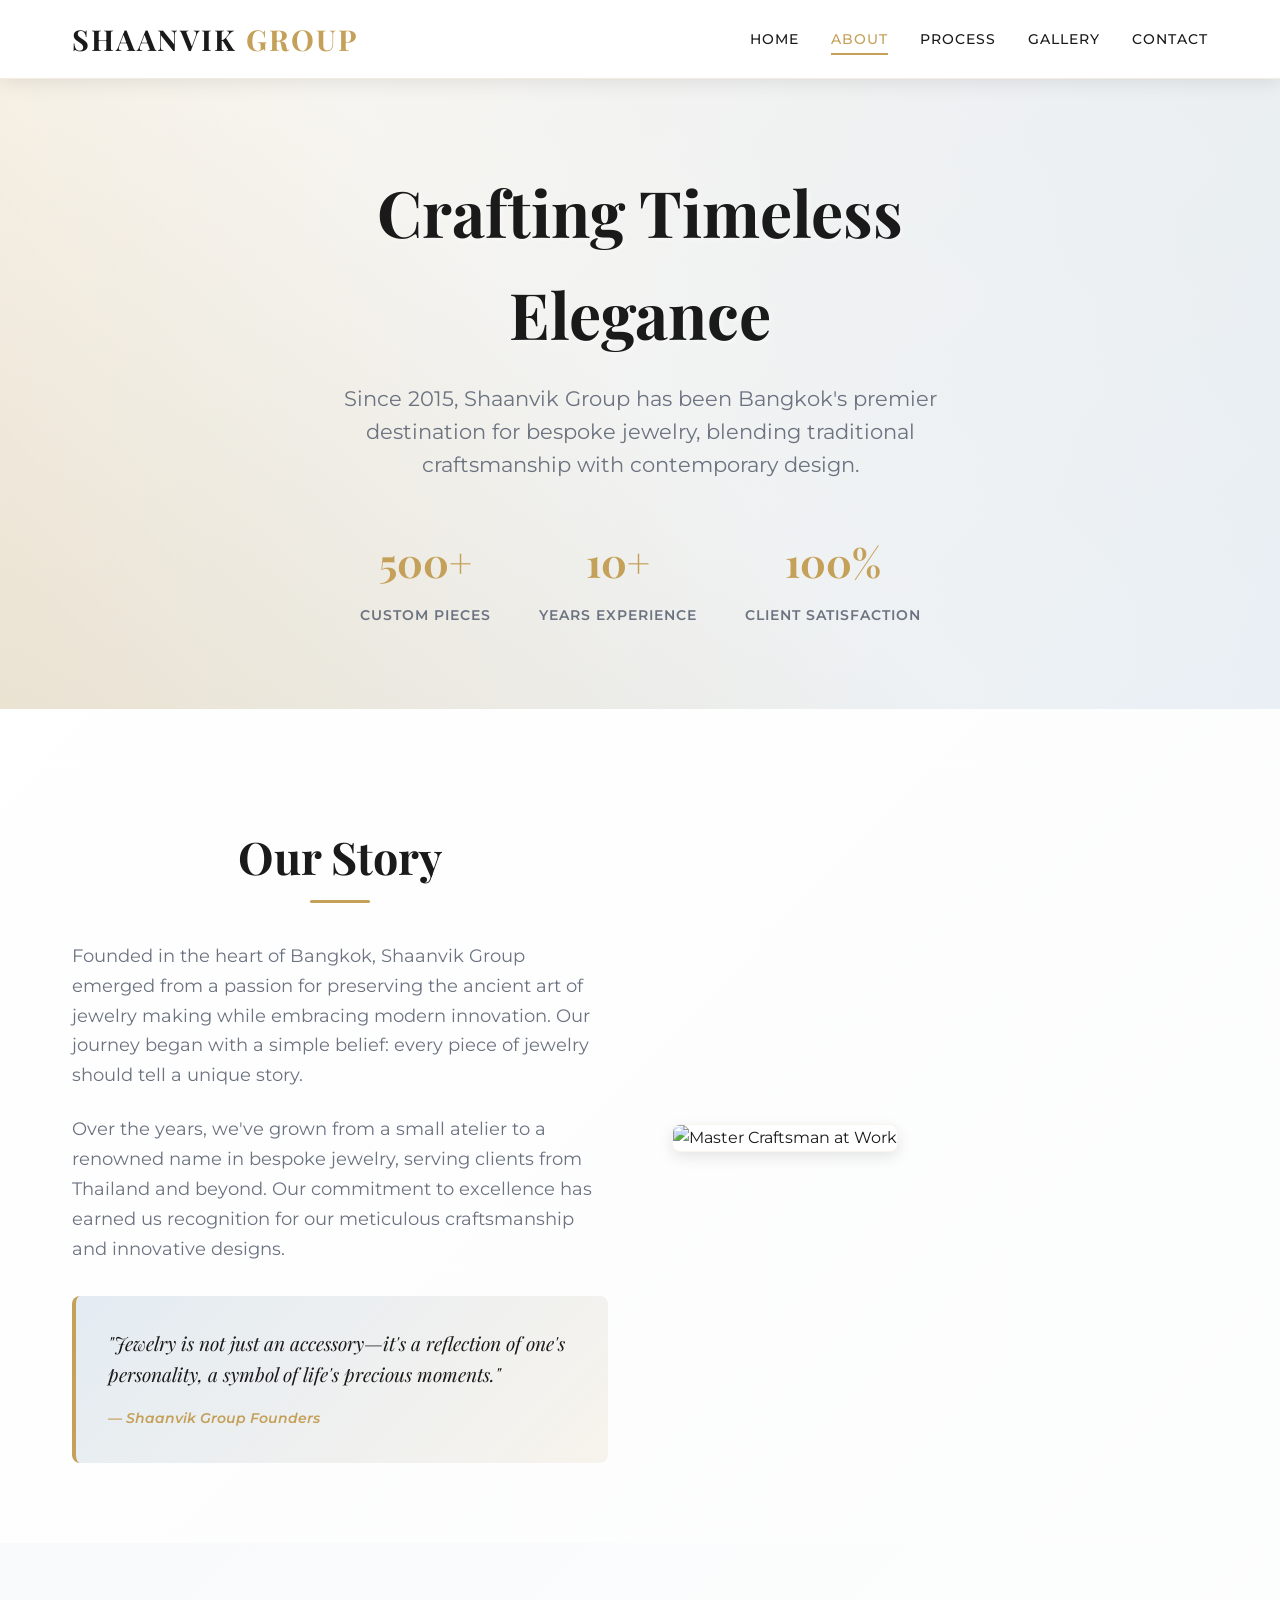
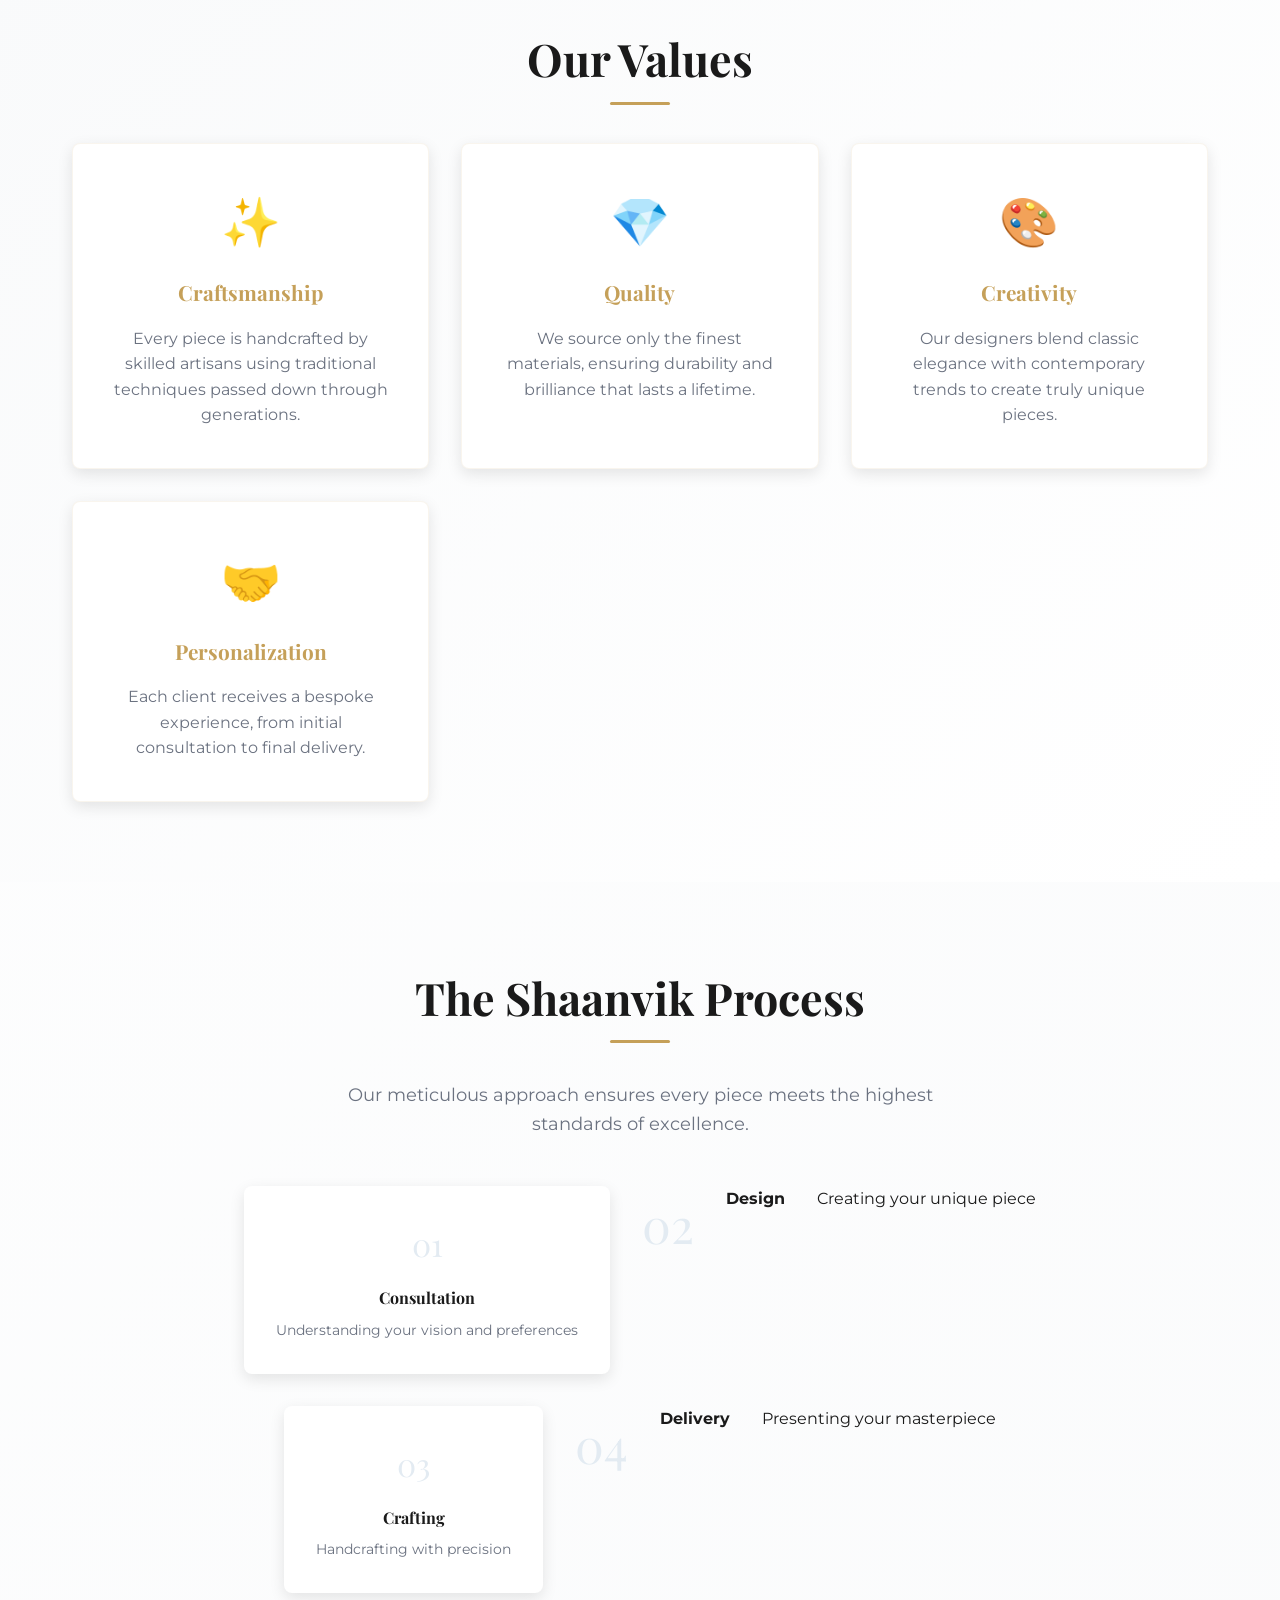
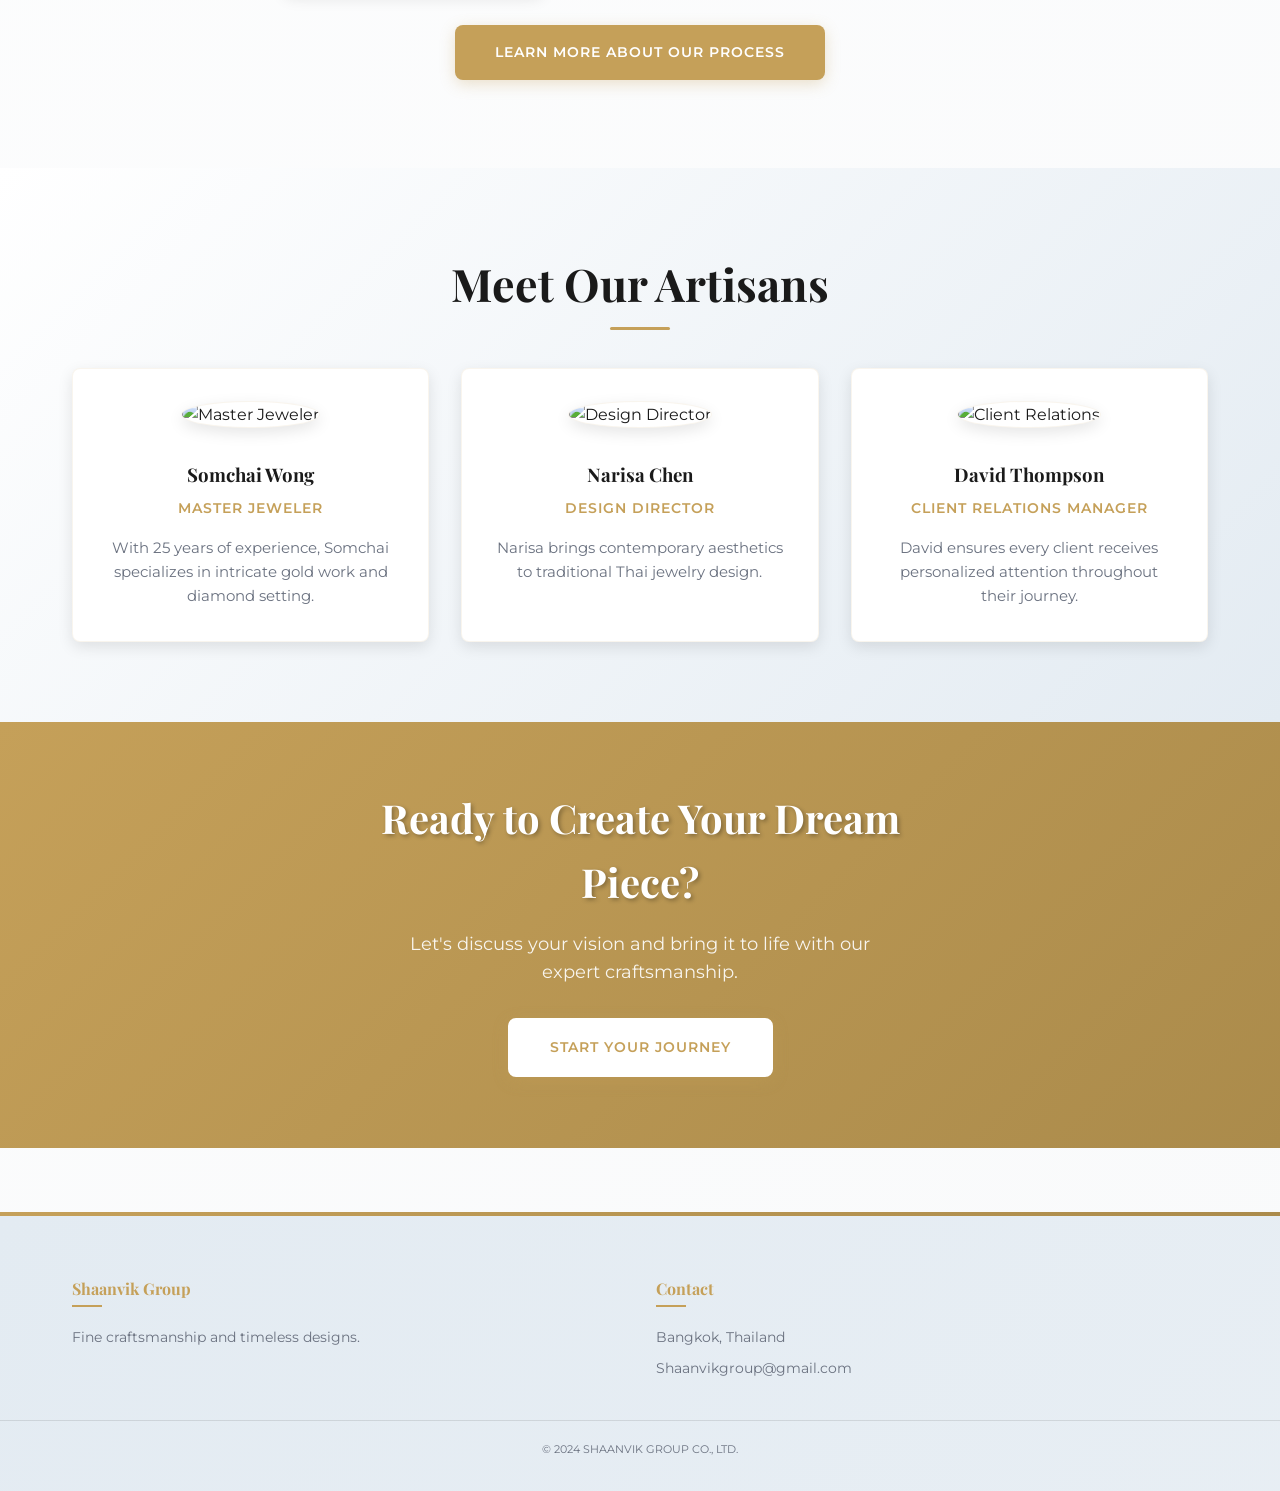
==== about.html @ 0eac7c73 "feat: pages" ====
<!DOCTYPE html>
<html lang="en">
<head>
    <meta charset="UTF-8">
    <meta name="viewport" content="width=device-width, initial-scale=1.0">
    <title>About Us - Shaanvik Group</title>
    <link href="https://fonts.googleapis.com/css2?family=Montserrat:wght@300;400&family=Playfair+Display:wght@600;700&display=swap" rel="stylesheet">
    <link rel="stylesheet" href="style.css">
</head>
<body>
    <header>
        <nav class="container">
            <a href="index.html" class="logo">SHAANVIK <span>GROUP</span></a>
            <ul class="nav-links">
                <li><a href="index.html">Home</a></li>
                <li><a href="about.html" class="active">About</a></li>
                <li><a href="process.html">Process</a></li>
                <li><a href="gallery.html">Gallery</a></li>
                <li><a href="contact.html">Contact</a></li>
            </ul>
            <div class="mobile-menu-btn">
                <span></span>
                <span></span>
                <span></span>
            </div>
        </nav>
    </header>

    <main>
        <!-- Hero Section -->
        <section class="about-hero">
            <div class="container">
                <div class="hero-content">
                    <h1 class="hero-title">Crafting Timeless Elegance</h1>
                    <p class="hero-subtitle">Since 2015, Shaanvik Group has been Bangkok's premier destination for bespoke jewelry, blending traditional craftsmanship with contemporary design.</p>
                    <div class="hero-stats">
                        <div class="stat">
                            <span class="stat-number">500+</span>
                            <span class="stat-label">Custom Pieces</span>
                        </div>
                        <div class="stat">
                            <span class="stat-number">10+</span>
                            <span class="stat-label">Years Experience</span>
                        </div>
                        <div class="stat">
                            <span class="stat-number">100%</span>
                            <span class="stat-label">Client Satisfaction</span>
                        </div>
                    </div>
                </div>
            </div>
        </section>

        <!-- Story Section -->
        <section class="section">
            <div class="container">
                <div class="story-grid">
                    <div class="story-content">
                        <h2 class="section-title">Our Story</h2>
                        <p>Founded in the heart of Bangkok, Shaanvik Group emerged from a passion for preserving the ancient art of jewelry making while embracing modern innovation. Our journey began with a simple belief: every piece of jewelry should tell a unique story.</p>
                        <p>Over the years, we've grown from a small atelier to a renowned name in bespoke jewelry, serving clients from Thailand and beyond. Our commitment to excellence has earned us recognition for our meticulous craftsmanship and innovative designs.</p>
                        <div class="quote-card">
                            <blockquote>
                                "Jewelry is not just an accessory—it's a reflection of one's personality, a symbol of life's precious moments."
                            </blockquote>
                            <cite>— Shaanvik Group Founders</cite>
                        </div>
                    </div>
                    <div class="story-image">
                        <img src="https://images.unsplash.com/photo-1573408301185-9146fe634ad0?auto=format&fit=crop&q=80&w=800" alt="Master Craftsman at Work" class="card">
                    </div>
                </div>
            </div>
        </section>

        <!-- Values Section -->
        <section class="section values-section">
            <div class="container">
                <h2 class="section-title">Our Values</h2>
                <div class="values-grid">
                    <div class="value-card card fade-in">
                        <div class="value-icon">✨</div>
                        <h3>Craftsmanship</h3>
                        <p>Every piece is handcrafted by skilled artisans using traditional techniques passed down through generations.</p>
                    </div>
                    <div class="value-card card fade-in">
                        <div class="value-icon">💎</div>
                        <h3>Quality</h3>
                        <p>We source only the finest materials, ensuring durability and brilliance that lasts a lifetime.</p>
                    </div>
                    <div class="value-card card fade-in">
                        <div class="value-icon">🎨</div>
                        <h3>Creativity</h3>
                        <p>Our designers blend classic elegance with contemporary trends to create truly unique pieces.</p>
                    </div>
                    <div class="value-card card fade-in">
                        <div class="value-icon">🤝</div>
                        <h3>Personalization</h3>
                        <p>Each client receives a bespoke experience, from initial consultation to final delivery.</p>
                    </div>
                </div>
            </div>
        </section>

        <!-- Process Preview -->
        <section class="section">
            <div class="container">
                <div class="process-preview">
                    <h2 class="section-title">The Shaanvik Process</h2>
                    <p class="process-intro">Our meticulous approach ensures every piece meets the highest standards of excellence.</p>
                    <div class="process-steps">
                        <div class="process-step-preview">
                            <div class="step-number">01</div>
                            <h4>Consultation</h4>
                            <p>Understanding your vision and preferences</p>
                        </div>
                        <div class="step-number">02</div>
                        <h4>Design</h4>
                        <p>Creating your unique piece</p>
                    </div>
                    <div class="process-steps">
                        <div class="process-step-preview">
                            <div class="step-number">03</div>
                            <h4>Crafting</h4>
                            <p>Handcrafting with precision</p>
                        </div>
                        <div class="step-number">04</div>
                        <h4>Delivery</h4>
                        <p>Presenting your masterpiece</p>
                    </div>
                    <a href="process.html" class="btn">Learn More About Our Process</a>
                </div>
            </div>
        </section>

        <!-- Team Section -->
        <section class="section team-section">
            <div class="container">
                <h2 class="section-title">Meet Our Artisans</h2>
                <div class="team-grid">
                    <div class="team-member card fade-in">
                        <div class="member-image">
                            <img src="https://images.unsplash.com/photo-1507003211169-0a1dd7228f2d?auto=format&fit=crop&q=80&w=400" alt="Master Jeweler" class="card">
                        </div>
                        <h3>Somchai Wong</h3>
                        <p class="member-role">Master Jeweler</p>
                        <p class="member-bio">With 25 years of experience, Somchai specializes in intricate gold work and diamond setting.</p>
                    </div>
                    <div class="team-member card fade-in">
                        <div class="member-image">
                            <img src="https://images.unsplash.com/photo-1494790108755-2616b612b786?auto=format&fit=crop&q=80&w=400" alt="Design Director" class="card">
                        </div>
                        <h3>Narisa Chen</h3>
                        <p class="member-role">Design Director</p>
                        <p class="member-bio">Narisa brings contemporary aesthetics to traditional Thai jewelry design.</p>
                    </div>
                    <div class="team-member card fade-in">
                        <div class="member-image">
                            <img src="https://images.unsplash.com/photo-1472099645785-5658abf4ff4e?auto=format&fit=crop&q=80&w=400" alt="Client Relations" class="card">
                        </div>
                        <h3>David Thompson</h3>
                        <p class="member-role">Client Relations Manager</p>
                        <p class="member-bio">David ensures every client receives personalized attention throughout their journey.</p>
                    </div>
                </div>
            </div>
        </section>

        <!-- CTA Section -->
        <section class="cta-section">
            <div class="container">
                <div class="cta-content">
                    <h2>Ready to Create Your Dream Piece?</h2>
                    <p>Let's discuss your vision and bring it to life with our expert craftsmanship.</p>
                    <a href="contact.html" class="btn">Start Your Journey</a>
                </div>
            </div>
        </section>
    </main>

    <footer>
        <div class="container footer-grid">
            <div>
                <h4>Shaanvik Group</h4>
                <p>Fine craftsmanship and timeless designs.</p>
            </div>
            <div>
                <h4>Contact</h4>
                <p>Bangkok, Thailand</p>
                <p>Shaanvikgroup@gmail.com</p>
            </div>
        </div>
        <div class="copyright">© 2024 Shaanvik Group Co., Ltd.</div>
    </footer>

    <script src="script.js"></script>
</body>
</html>
---- style.css ----
/* --- Global Variables --- */
:root {
    --gold: #C5A059;
    --gold-hover: #ab8b4b;
    --pastel-blue: #E3EBF2;
    --dark: #1A1A1A;
    --light-bg: #F9FAFB;
    --white: #FFFFFF;
    --gray: #6B7280;
    --shadow: rgba(0, 0, 0, 0.1);
    --serif: 'Playfair Display', serif;
    --sans: 'Montserrat', sans-serif;
    --border-radius: 8px;
    --transition: all 0.3s ease;
}

* {
    margin: 0;
    padding: 0;
    box-sizing: border-box;
}

body {
    font-family: var(--sans);
    color: var(--dark);
    line-height: 1.6;
    background: linear-gradient(135deg, var(--white) 0%, var(--light-bg) 100%);
    overflow-x: hidden;
}

.container {
    max-width: 1200px;
    margin: 0 auto;
    padding: 0 2rem;
}

/* --- Navigation --- */
header {
    background: rgba(255, 255, 255, 0.95);
    backdrop-filter: blur(10px);
    padding: 1rem 0;
    position: sticky;
    top: 0;
    z-index: 1000;
    border-bottom: 1px solid rgba(197, 160, 89, 0.2);
    box-shadow: 0 2px 20px var(--shadow);
    transition: var(--transition);
}

nav {
    display: flex;
    justify-content: space-between;
    align-items: center;
}

.logo {
    font-family: var(--serif);
    font-size: 1.8rem;
    text-decoration: none;
    color: var(--dark);
    letter-spacing: 2px;
    font-weight: 700;
    transition: var(--transition);
}

.logo:hover {
    transform: scale(1.05);
}

.logo span {
    color: var(--gold);
    position: relative;
}

.logo span::after {
    content: '';
    position: absolute;
    bottom: -2px;
    left: 0;
    width: 0;
    height: 2px;
    background: var(--gold);
    transition: width 0.3s ease;
}

.logo:hover span::after {
    width: 100%;
}

.nav-links {
    display: flex;
    list-style: none;
    gap: 2rem;
}

.nav-links li a {
    text-decoration: none;
    color: var(--dark);
    font-size: 0.85rem;
    font-weight: 500;
    text-transform: uppercase;
    letter-spacing: 1px;
    position: relative;
    transition: var(--transition);
    padding: 0.5rem 0;
}

.nav-links li a::after {
    content: '';
    position: absolute;
    bottom: 0;
    left: 0;
    width: 0;
    height: 2px;
    background: var(--gold);
    transition: width 0.3s ease;
}

.nav-links li a:hover::after,
.nav-links li a.active::after {
    width: 100%;
}

.nav-links li a:hover,
.nav-links li a.active {
    color: var(--gold);
    transform: translateY(-1px);
}

/* Mobile Menu */
.mobile-menu-btn {
    display: none;
    flex-direction: column;
    cursor: pointer;
    gap: 4px;
}

.mobile-menu-btn span {
    width: 25px;
    height: 3px;
    background: var(--dark);
    transition: var(--transition);
    transform-origin: center;
}

.mobile-menu-btn.active span:nth-child(1) {
    transform: rotate(45deg) translate(5px, 5px);
}

.mobile-menu-btn.active span:nth-child(2) {
    opacity: 0;
}

.mobile-menu-btn.active span:nth-child(3) {
    transform: rotate(-45deg) translate(7px, -6px);
}

/* --- Hero Section --- */
.hero {
    min-height: 100vh;
    display: flex;
    align-items: center;
    justify-content: center;
    text-align: center;
    background: linear-gradient(135deg, rgba(0,0,0,0.3) 0%, rgba(0,0,0,0.1) 100%),
                url('https://images.unsplash.com/photo-1515562141207-7a88fb7ce338?q=80&w=1600&auto=format&fit=crop') center/cover;
    position: relative;
    overflow: hidden;
}

.hero::before {
    content: '';
    position: absolute;
    top: 0;
    left: 0;
    right: 0;
    bottom: 0;
    background: linear-gradient(45deg, rgba(197, 160, 89, 0.1) 0%, transparent 50%);
    z-index: 1;
}

.hero .container {
    position: relative;
    z-index: 2;
    max-width: 800px;
}

.hero h1 {
    font-family: var(--serif);
    font-size: clamp(2.5rem, 5vw, 4rem);
    color: var(--white);
    margin-bottom: 1rem;
    text-shadow: 2px 2px 4px rgba(0,0,0,0.3);
    animation: fadeInUp 1s ease-out;
}

.hero p {
    font-family: var(--serif);
    font-style: italic;
    font-size: clamp(1rem, 2.5vw, 1.3rem);
    color: rgba(255, 255, 255, 0.9);
    margin-bottom: 2rem;
    text-shadow: 1px 1px 2px rgba(0,0,0,0.3);
    animation: fadeInUp 1s ease-out 0.2s both;
}

.btn {
    display: inline-block;
    padding: 1rem 2.5rem;
    background: var(--gold);
    color: var(--white);
    text-decoration: none;
    text-transform: uppercase;
    font-size: 0.9rem;
    font-weight: 600;
    letter-spacing: 1px;
    border-radius: var(--border-radius);
    box-shadow: 0 4px 15px rgba(197, 160, 89, 0.3);
    transition: var(--transition);
    position: relative;
    overflow: hidden;
    animation: fadeInUp 1s ease-out 0.4s both;
}

.btn::before {
    content: '';
    position: absolute;
    top: 0;
    left: -100%;
    width: 100%;
    height: 100%;
    background: linear-gradient(90deg, transparent, rgba(255,255,255,0.2), transparent);
    transition: left 0.5s;
}

.btn:hover::before {
    left: 100%;
}

.btn:hover {
    background: var(--gold-hover);
    transform: translateY(-3px);
    box-shadow: 0 8px 25px rgba(197, 160, 89, 0.4);
}

/* --- Sections --- */
.section {
    padding: 5rem 0;
    position: relative;
}

.section-title {
    font-family: var(--serif);
    font-size: clamp(2rem, 4vw, 2.8rem);
    text-align: center;
    margin-bottom: 3rem;
    color: var(--dark);
    position: relative;
}

.section-title::after {
    content: '';
    position: absolute;
    bottom: -10px;
    left: 50%;
    transform: translateX(-50%);
    width: 60px;
    height: 3px;
    background: var(--gold);
    border-radius: 2px;
}

.page-title {
    font-family: var(--serif);
    font-size: clamp(2.5rem, 5vw, 3.5rem);
    text-align: center;
    margin-bottom: 2rem;
    color: var(--dark);
}

/* --- Cards and Components --- */
.card {
    background: var(--white);
    border-radius: var(--border-radius);
    box-shadow: 0 5px 15px var(--shadow);
    overflow: hidden;
    transition: var(--transition);
    border: 1px solid rgba(197, 160, 89, 0.1);
}

.card:hover {
    transform: translateY(-5px);
    box-shadow: 0 10px 30px rgba(0, 0, 0, 0.15);
}

.gallery-item {
    position: relative;
    overflow: hidden;
    border-radius: var(--border-radius);
    cursor: pointer;
    transition: var(--transition);
}

.gallery-item img {
    width: 100%;
    height: 250px;
    object-fit: cover;
    transition: var(--transition);
}

.gallery-item:hover img {
    transform: scale(1.1);
}

.gallery-item p {
    position: absolute;
    bottom: 0;
    left: 0;
    right: 0;
    background: rgba(0, 0, 0, 0.8);
    color: var(--white);
    padding: 1rem;
    margin: 0;
    text-align: center;
    font-size: 0.8rem;
    text-transform: uppercase;
    letter-spacing: 1px;
    transform: translateY(100%);
    transition: var(--transition);
}

.gallery-item:hover p {
    transform: translateY(0);
}

/* --- Process Steps --- */
.process-step {
    background: var(--white);
    padding: 2.5rem;
    border-radius: var(--border-radius);
    text-align: center;
    box-shadow: 0 5px 15px var(--shadow);
    position: relative;
    transition: var(--transition);
    border: 2px solid transparent;
}

.process-step:hover {
    transform: translateY(-5px);
    border-color: var(--gold);
}

.process-step.active {
    border-color: var(--gold);
    background: linear-gradient(135deg, var(--white) 0%, var(--pastel-blue) 100%);
}

.step-number {
    font-family: var(--serif);
    font-size: 3rem;
    color: var(--pastel-blue);
    margin-bottom: 1rem;
    display: block;
}

.process-step.active .step-number {
    color: var(--gold);
}

.process-step h3 {
    font-family: var(--serif);
    margin: 1rem 0;
    color: var(--dark);
}

.process-step p {
    color: var(--gray);
    line-height: 1.6;
}

/* --- Contact Form --- */
.contact-form {
    background: var(--white);
    padding: 2.5rem;
    border-radius: var(--border-radius);
    box-shadow: 0 5px 15px var(--shadow);
}

.contact-form input,
.contact-form textarea {
    width: 100%;
    padding: 1rem;
    border: 2px solid var(--pastel-blue);
    border-radius: var(--border-radius);
    font-family: var(--sans);
    font-size: 1rem;
    margin-bottom: 1rem;
    transition: var(--transition);
    background: var(--light-bg);
}

.contact-form input:focus,
.contact-form textarea:focus {
    outline: none;
    border-color: var(--gold);
    background: var(--white);
    box-shadow: 0 0 0 3px rgba(197, 160, 89, 0.1);
}

.contact-form button {
    width: 100%;
    padding: 1rem;
    background: var(--gold);
    color: var(--white);
    border: none;
    border-radius: var(--border-radius);
    font-size: 1rem;
    font-weight: 600;
    text-transform: uppercase;
    letter-spacing: 1px;
    cursor: pointer;
    transition: var(--transition);
    box-shadow: 0 4px 15px rgba(197, 160, 89, 0.3);
}

.contact-form button:hover {
    background: var(--gold-hover);
    transform: translateY(-2px);
    box-shadow: 0 6px 20px rgba(197, 160, 89, 0.4);
}

/* --- Footer --- */
footer {
    background: linear-gradient(135deg, var(--pastel-blue) 0%, rgba(227, 235, 242, 0.8) 100%);
    padding: 4rem 0 2rem;
    margin-top: 4rem;
    position: relative;
}

footer::before {
    content: '';
    position: absolute;
    top: 0;
    left: 0;
    right: 0;
    height: 4px;
    background: linear-gradient(90deg, var(--gold), var(--gold-hover));
}

.footer-grid {
    display: grid;
    grid-template-columns: repeat(auto-fit, minmax(250px, 1fr));
    gap: 2rem;
    margin-bottom: 2rem;
}

footer h4 {
    font-family: var(--serif);
    margin-bottom: 1.5rem;
    color: var(--gold);
    position: relative;
}

footer h4::after {
    content: '';
    position: absolute;
    bottom: -5px;
    left: 0;
    width: 30px;
    height: 2px;
    background: var(--gold);
}

footer p,
footer li {
    font-size: 0.9rem;
    margin-bottom: 0.5rem;
    color: var(--gray);
    line-height: 1.6;
}

.copyright {
    text-align: center;
    padding-top: 2rem;
    border-top: 1px solid rgba(197, 160, 89, 0.2);
    color: var(--gray);
    font-size: 0.85rem;
}

/* --- Home Page --- */
.hero-content {
    text-align: center;
    max-width: 800px;
    margin: 0 auto;
}

.hero-tagline {
    font-family: var(--serif);
    font-style: italic;
    font-size: clamp(1.1rem, 2.5vw, 1.4rem);
    color: rgba(255, 255, 255, 0.9);
    margin-bottom: 2rem;
    text-shadow: 1px 1px 2px rgba(0, 0, 0, 0.3);
}

.hero-actions {
    display: flex;
    gap: 1rem;
    justify-content: center;
    margin-bottom: 3rem;
    flex-wrap: wrap;
}

.primary-btn {
    background: var(--gold);
    color: var(--white);
    border: 2px solid var(--gold);
}

.secondary-btn {
    background: transparent;
    color: var(--white);
    border: 2px solid var(--white);
}

.secondary-btn:hover {
    background: var(--white);
    color: var(--gold);
}

.hero-scroll {
    position: absolute;
    bottom: 2rem;
    right: 2rem;
    color: var(--white);
    font-size: 0.8rem;
    text-align: right;
    opacity: 1;
    animation: fadeOutScroll 1s ease-in-out 3s forwards;
    transition: opacity 0.3s ease;
}

.hero-scroll:hover {
    opacity: 1;
    animation-play-state: paused;
}

.scroll-indicator {
    width: 2px;
    height: 40px;
    background: var(--white);
    margin: 0.5rem auto 0;
    animation: scrollPulse 2s infinite, fadeOutScroll 1s ease-in-out 3s forwards;
    opacity: 0.7;
}

@keyframes fadeOutScroll {
    from {
        opacity: 1;
    }
    to {
        opacity: 0;
        pointer-events: none;
    }
}

@keyframes scrollPulse {
    0%, 100% { opacity: 1; }
    50% { opacity: 0.5; }
}

.section-header {
    text-align: center;
    margin-bottom: 4rem;
}

.section-subtitle {
    font-size: 1.1rem;
    color: var(--gray);
    margin-top: 1rem;
    max-width: 600px;
    margin-left: auto;
    margin-right: auto;
}

.featured-section {
    background: linear-gradient(135deg, var(--light-bg) 0%, var(--white) 100%);
}

.services-grid {
    display: grid;
    grid-template-columns: repeat(auto-fit, minmax(280px, 1fr));
    gap: 2rem;
    margin-top: 3rem;
}

.service-card {
    text-align: center;
    padding: 2.5rem;
    transition: var(--transition);
}

.service-card:hover {
    transform: translateY(-10px);
    box-shadow: 0 15px 35px rgba(0, 0, 0, 0.1);
}

.service-icon {
    font-size: 3rem;
    margin-bottom: 1.5rem;
    display: block;
}

.service-card h3 {
    font-family: var(--serif);
    color: var(--dark);
    margin-bottom: 1rem;
    font-size: 1.3rem;
}

.service-card p {
    color: var(--gray);
    line-height: 1.6;
    margin-bottom: 1.5rem;
}

.service-link {
    color: var(--gold);
    text-decoration: none;
    font-weight: 600;
    font-size: 0.9rem;
    transition: var(--transition);
}

.service-link:hover {
    color: var(--gold-hover);
    transform: translateX(5px);
}

.why-choose-section {
    background: var(--white);
}

.why-choose-grid {
    display: grid;
    grid-template-columns: 1fr 1fr;
    gap: 4rem;
    align-items: center;
}

.reasons-list {
    margin-top: 2rem;
}

.reason-item {
    display: flex;
    align-items: flex-start;
    margin-bottom: 2rem;
    gap: 1.5rem;
}

.reason-number {
    background: var(--gold);
    color: var(--white);
    width: 50px;
    height: 50px;
    border-radius: 50%;
    display: flex;
    align-items: center;
    justify-content: center;
    font-family: var(--serif);
    font-weight: 700;
    font-size: 1.2rem;
    flex-shrink: 0;
}

.reason-content h4 {
    font-family: var(--serif);
    color: var(--dark);
    margin-bottom: 0.5rem;
    font-size: 1.1rem;
}

.reason-content p {
    color: var(--gray);
    line-height: 1.6;
}

.why-choose-image img {
    width: 100%;
    height: auto;
    object-fit: cover;
}

.process-overview-section {
    background: linear-gradient(135deg, var(--pastel-blue) 0%, rgba(197, 160, 89, 0.05) 100%);
}

.process-overview-grid {
    display: grid;
    grid-template-columns: repeat(auto-fit, minmax(250px, 1fr));
    gap: 2rem;
    margin-top: 3rem;
}

.process-step-card {
    text-align: center;
    padding: 2rem;
    transition: var(--transition);
}

.process-step-card:hover {
    transform: translateY(-5px);
    box-shadow: 0 10px 30px rgba(0, 0, 0, 0.1);
}

.process-step-icon {
    font-size: 2.5rem;
    margin-bottom: 1rem;
    display: block;
}

.process-step-card h4 {
    font-family: var(--serif);
    color: var(--dark);
    margin-bottom: 1rem;
    font-size: 1.2rem;
}

.process-step-card p {
    color: var(--gray);
    line-height: 1.6;
    font-size: 0.95rem;
}

.process-cta {
    text-align: center;
    margin-top: 3rem;
}

.testimonials-section {
    background: var(--white);
}

.testimonials-grid {
    display: grid;
    grid-template-columns: repeat(auto-fit, minmax(350px, 1fr));
    gap: 2rem;
    margin-top: 3rem;
}

.testimonial-card {
    padding: 2rem;
    position: relative;
}

.testimonial-content {
    margin-bottom: 2rem;
}

.testimonial-content p {
    font-style: italic;
    font-size: 1rem;
    line-height: 1.6;
    color: var(--dark);
    position: relative;
}

.testimonial-content p::before {
    content: '"';
    font-size: 3rem;
    color: var(--gold);
    position: absolute;
    top: -10px;
    left: -20px;
    font-family: serif;
}

.testimonial-author {
    display: flex;
    align-items: center;
    gap: 1rem;
}

.author-avatar img {
    width: 50px;
    height: 50px;
    border-radius: 50%;
    object-fit: cover;
}

.author-info h5 {
    font-family: var(--serif);
    color: var(--dark);
    margin-bottom: 0.25rem;
    font-size: 1rem;
}

.author-info span {
    color: var(--gray);
    font-size: 0.85rem;
}

.cta-section {
    background: linear-gradient(135deg, var(--gold) 0%, var(--gold-hover) 100%);
    padding: 5rem 0;
    text-align: center;
}

.cta-content h2 {
    font-family: var(--serif);
    font-size: clamp(2rem, 4vw, 2.8rem);
    color: var(--white);
    margin-bottom: 1rem;
    text-shadow: 2px 2px 4px rgba(0, 0, 0, 0.3);
}

.cta-content p {
    color: rgba(255, 255, 255, 0.9);
    font-size: 1.2rem;
    margin-bottom: 2.5rem;
    max-width: 500px;
    margin-left: auto;
    margin-right: auto;
}

.cta-actions {
    display: flex;
    gap: 1rem;
    justify-content: center;
    flex-wrap: wrap;
}

/* --- About Page --- */
.about-hero {
    background: linear-gradient(135deg, rgba(197, 160, 89, 0.1) 0%, rgba(227, 235, 242, 0.8) 100%),
                url('https://images.unsplash.com/photo-1515562141207-7a88fb7ce338?q=80&w=1600&auto=format&fit=crop') center/cover;
    min-height: 70vh;
    display: flex;
    align-items: center;
    position: relative;
    overflow: hidden;
}

.about-hero::before {
    content: '';
    position: absolute;
    top: 0;
    left: 0;
    right: 0;
    bottom: 0;
    background: linear-gradient(45deg, rgba(197, 160, 89, 0.2) 0%, rgba(255, 255, 255, 0.1) 50%, rgba(227, 235, 242, 0.3) 100%);
    z-index: 1;
}

.hero-content {
    position: relative;
    z-index: 2;
    text-align: center;
    max-width: 800px;
    margin: 0 auto;
}

.hero-title {
    font-family: var(--serif);
    font-size: clamp(2.5rem, 5vw, 4rem);
    color: var(--dark);
    margin-bottom: 1rem;
    text-shadow: 2px 2px 4px rgba(255, 255, 255, 0.5);
}

.hero-subtitle {
    font-size: clamp(1rem, 2vw, 1.3rem);
    color: var(--gray);
    margin-bottom: 3rem;
    line-height: 1.6;
    max-width: 600px;
    margin-left: auto;
    margin-right: auto;
}

.hero-stats {
    display: flex;
    justify-content: center;
    gap: 3rem;
    margin-top: 2rem;
}

.stat {
    text-align: center;
}

.stat-number {
    display: block;
    font-family: var(--serif);
    font-size: 2.5rem;
    font-weight: 700;
    color: var(--gold);
    margin-bottom: 0.5rem;
}

.stat-label {
    font-size: 0.9rem;
    color: var(--gray);
    text-transform: uppercase;
    letter-spacing: 1px;
    font-weight: 600;
}

.story-grid {
    display: grid;
    grid-template-columns: 1fr 1fr;
    gap: 4rem;
    align-items: center;
    margin-top: 2rem;
}

.story-content p {
    margin-bottom: 1.5rem;
    font-size: 1.1rem;
    line-height: 1.7;
    color: var(--gray);
}

.quote-card {
    background: linear-gradient(135deg, var(--pastel-blue) 0%, rgba(197, 160, 89, 0.1) 100%);
    padding: 2rem;
    border-radius: var(--border-radius);
    border-left: 4px solid var(--gold);
    margin-top: 2rem;
    position: relative;
}

.quote-card blockquote {
    font-family: var(--serif);
    font-size: 1.2rem;
    font-style: italic;
    color: var(--dark);
    margin-bottom: 1rem;
    line-height: 1.6;
}

.quote-card cite {
    font-size: 0.9rem;
    color: var(--gold);
    font-weight: 600;
}

.story-image img {
    width: 100%;
    height: auto;
    object-fit: cover;
}

.values-section {
    background: linear-gradient(135deg, var(--light-bg) 0%, var(--white) 100%);
}

.values-grid {
    display: grid;
    grid-template-columns: repeat(auto-fit, minmax(280px, 1fr));
    gap: 2rem;
    margin-top: 3rem;
}

.value-card {
    text-align: center;
    padding: 2.5rem;
    transition: var(--transition);
    border: 1px solid rgba(197, 160, 89, 0.1);
}

.value-card:hover {
    transform: translateY(-10px);
    box-shadow: 0 15px 35px rgba(0, 0, 0, 0.1);
}

.value-icon {
    font-size: 3rem;
    margin-bottom: 1rem;
    display: block;
}

.value-card h3 {
    font-family: var(--serif);
    color: var(--gold);
    margin-bottom: 1rem;
    font-size: 1.3rem;
}

.value-card p {
    color: var(--gray);
    line-height: 1.6;
}

.process-preview {
    text-align: center;
    max-width: 1000px;
    margin: 0 auto;
}

.process-intro {
    font-size: 1.1rem;
    color: var(--gray);
    margin-bottom: 3rem;
    max-width: 600px;
    margin-left: auto;
    margin-right: auto;
}

.process-steps {
    display: flex;
    justify-content: center;
    gap: 2rem;
    margin-bottom: 2rem;
    flex-wrap: wrap;
}

.process-step-preview {
    background: var(--white);
    padding: 2rem;
    border-radius: var(--border-radius);
    box-shadow: 0 5px 15px var(--shadow);
    min-width: 200px;
    text-align: center;
    position: relative;
}

.process-step-preview .step-number {
    font-family: var(--serif);
    font-size: 2rem;
    color: var(--pastel-blue);
    margin-bottom: 1rem;
    display: block;
}

.process-step-preview h4 {
    font-family: var(--serif);
    color: var(--dark);
    margin-bottom: 0.5rem;
}

.process-step-preview p {
    color: var(--gray);
    font-size: 0.9rem;
}

.team-section {
    background: linear-gradient(135deg, var(--white) 0%, var(--pastel-blue) 100%);
}

.team-grid {
    display: grid;
    grid-template-columns: repeat(auto-fit, minmax(300px, 1fr));
    gap: 2rem;
    margin-top: 3rem;
}

.team-member {
    text-align: center;
    padding: 2rem;
    transition: var(--transition);
}

.team-member:hover {
    transform: translateY(-5px);
}

.member-image {
    margin-bottom: 1.5rem;
}

.member-image img {
    width: 150px;
    height: 150px;
    border-radius: 50%;
    object-fit: cover;
    margin: 0 auto;
}

.team-member h3 {
    font-family: var(--serif);
    color: var(--dark);
    margin-bottom: 0.5rem;
}

.member-role {
    color: var(--gold);
    font-weight: 600;
    margin-bottom: 1rem;
    text-transform: uppercase;
    font-size: 0.85rem;
    letter-spacing: 1px;
}

.member-bio {
    color: var(--gray);
    line-height: 1.6;
    font-size: 0.95rem;
}

.cta-section {
    background: linear-gradient(135deg, var(--gold) 0%, var(--gold-hover) 100%);
    padding: 4rem 0;
    text-align: center;
}

.cta-content {
    max-width: 600px;
    margin: 0 auto;
}

.cta-content h2 {
    font-family: var(--serif);
    font-size: 2.5rem;
    color: var(--white);
    margin-bottom: 1rem;
    text-shadow: 2px 2px 4px rgba(0, 0, 0, 0.3);
}

.cta-content p {
    color: rgba(255, 255, 255, 0.9);
    font-size: 1.1rem;
    margin-bottom: 2rem;
}

.cta-content .btn {
    background: var(--white);
    color: var(--gold);
    border: 2px solid var(--white);
    padding: 1rem 2.5rem;
    font-weight: 600;
}

.cta-content .btn:hover {
    background: transparent;
    color: var(--white);
}

/* --- Contact Page --- */
.contact-grid {
    display: grid;
    grid-template-columns: 1fr 1fr;
    gap: 4rem;
    align-items: start;
}

.contact-info h2 {
    font-family: var(--serif);
    color: var(--gold);
    margin-bottom: 2rem;
    font-size: 2rem;
}

.contact-info p {
    margin-bottom: 1rem;
    font-size: 1.1rem;
    line-height: 1.6;
}

/* --- Responsive Design --- */
@media (max-width: 768px) {
    .container {
        padding: 0 1rem;
    }

    .nav-links {
        position: fixed;
        top: 100%;
        left: 0;
        right: 0;
        background: var(--white);
        flex-direction: column;
        padding: 2rem;
        box-shadow: 0 5px 20px var(--shadow);
        transform: translateY(-100%);
        opacity: 0;
        visibility: hidden;
        transition: var(--transition);
        gap: 1rem;
    }

    .nav-links.active {
        transform: translateY(0);
        opacity: 1;
        visibility: visible;
    }

    .mobile-menu-btn {
        display: flex;
    }

    .hero h1 {
        font-size: 2.5rem;
    }

    .hero p {
        font-size: 1.1rem;
    }

    .section {
        padding: 3rem 0;
    }

    .process-step {
        margin-bottom: 2rem;
    }

    .contact-form {
        padding: 2rem;
    }

    /* About Page Mobile */
    .about-hero {
        min-height: 60vh;
        padding: 4rem 0;
    }

    .hero-title {
        font-size: 2.5rem;
    }

    .hero-subtitle {
        font-size: 1rem;
        margin-bottom: 2rem;
    }

    .hero-stats {
        flex-direction: column;
        gap: 1.5rem;
    }

    .story-grid,
    .contact-grid {
        grid-template-columns: 1fr;
        gap: 2rem;
    }

    .values-grid {
        grid-template-columns: 1fr;
        gap: 1.5rem;
    }

    .value-card {
        padding: 2rem;
    }

    .process-steps {
        flex-direction: column;
        gap: 1rem;
    }

    .process-step-preview {
        min-width: auto;
    }

    .team-grid {
        grid-template-columns: 1fr;
    }

    .hero-actions {
        flex-direction: column;
        align-items: center;
    }

    .hero-scroll {
        display: none;
    }

    .services-grid {
        grid-template-columns: 1fr;
        gap: 1.5rem;
    }

    .service-card {
        padding: 2rem;
    }

    .why-choose-grid,
    .story-grid {
        grid-template-columns: 1fr;
        gap: 2rem;
    }

    .reason-item {
        flex-direction: column;
        text-align: center;
        gap: 1rem;
    }

    .process-overview-grid {
        grid-template-columns: 1fr;
    }

    .testimonials-grid {
        grid-template-columns: 1fr;
    }

    .testimonial-content p::before {
        display: none;
    }

    .cta-actions {
        flex-direction: column;
        align-items: center;
    }
}

@media (max-width: 480px) {
    .logo {
        font-size: 1.5rem;
    }

    .hero {
        padding: 2rem 1rem;
    }

    .btn {
        padding: 0.8rem 2rem;
        font-size: 0.8rem;
    }
}
footer a { text-decoration: none; color: inherit; }

.copyright {
    text-align: center;
    border-top: 1px solid rgba(0,0,0,0.1);
    padding-top: 20px;
    font-size: 0.7rem;
    text-transform: uppercase;
}
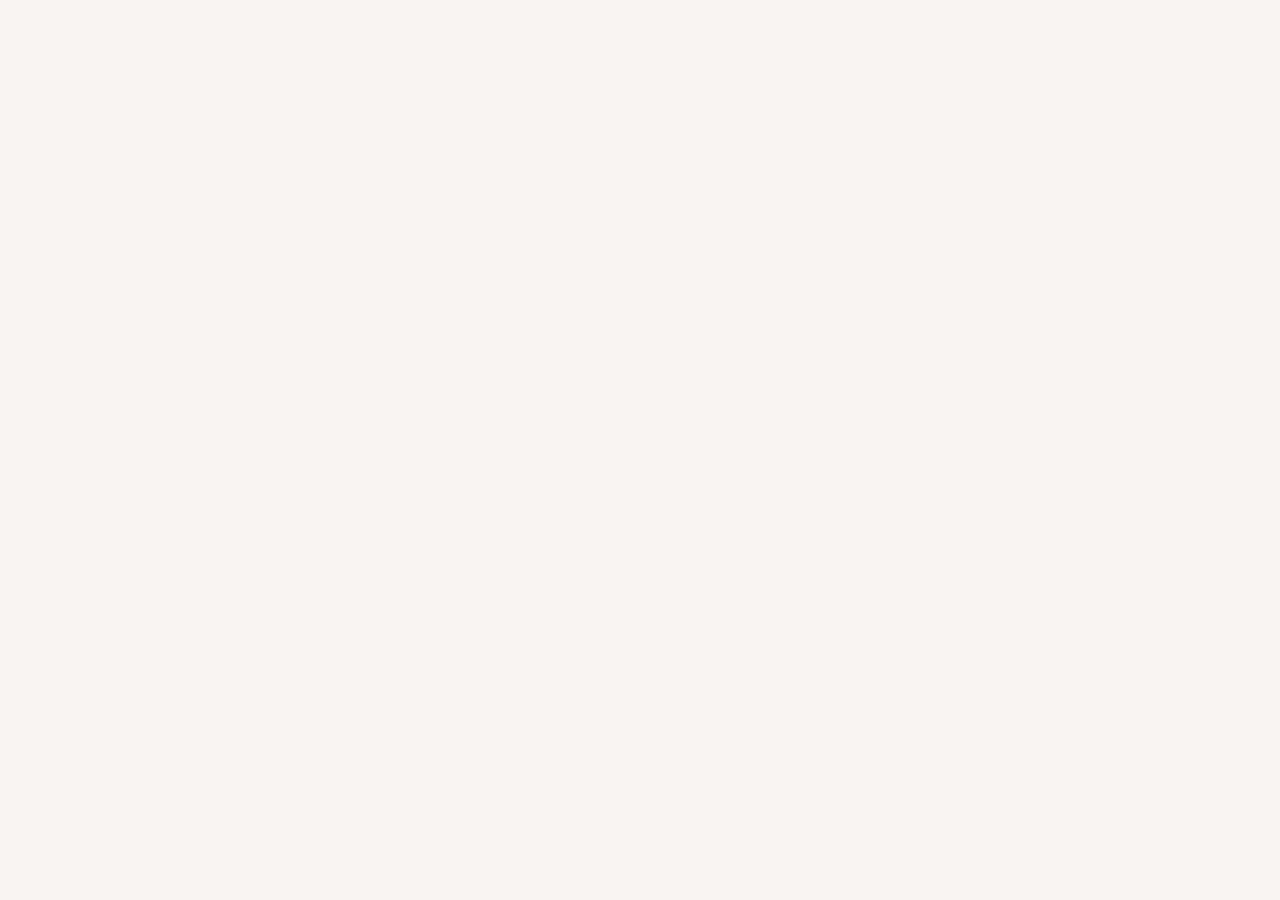
==== commit d9a8067d: "web app updates" ====
--- a/about.html
+++ b/about.html
@@ -1,198 +1,34 @@
 <!DOCTYPE html>
 <html lang="en">
 <head>
-    <meta charset="UTF-8">
-    <meta name="viewport" content="width=device-width, initial-scale=1.0">
-    <title>About Us - Shaanvik Group</title>
-    <link href="https://fonts.googleapis.com/css2?family=Montserrat:wght@300;400&family=Playfair+Display:wght@600;700&display=swap" rel="stylesheet">
-    <link rel="stylesheet" href="style.css">
+<meta charset="UTF-8">
+<meta name="viewport" content="width=device-width, initial-scale=1.0">
+<title>About - Shaanvik Group</title>
+<link rel="preconnect" href="https://fonts.googleapis.com">
+<link rel="preconnect" href="https://fonts.gstatic.com" crossorigin>
+<link href="https://fonts.googleapis.com/css2?family=Cormorant+Garamond:ital,wght@0,300;0,400;0,500;0,600;1,300;1,400;1,500&family=Jost:wght@300;400;500;600&display=swap" rel="stylesheet">
+<link rel="icon" href="src/logo_all_sizes/favicon.ico" sizes="any">
+<link rel="icon" type="image/png" sizes="16x16" href="src/logo_all_sizes/favicon_16x16.png">
+<link rel="icon" type="image/png" sizes="32x32" href="src/logo_all_sizes/favicon_32x32.png">
+<link rel="icon" type="image/png" sizes="48x48" href="src/logo_all_sizes/favicon_48x48.png">
+<link rel="apple-touch-icon" sizes="180x180" href="src/logo_all_sizes/apple_touch_180x180.png">
+<link rel="stylesheet" href="style.css">
 </head>
 <body>
-    <header>
-        <nav class="container">
-            <a href="index.html" class="logo">SHAANVIK <span>GROUP</span></a>
-            <ul class="nav-links">
-                <li><a href="index.html">Home</a></li>
-                <li><a href="about.html" class="active">About</a></li>
-                <li><a href="process.html">Process</a></li>
-                <li><a href="gallery.html">Gallery</a></li>
-                <li><a href="contact.html">Contact</a></li>
-            </ul>
-            <div class="mobile-menu-btn">
-                <span></span>
-                <span></span>
-                <span></span>
-            </div>
-        </nav>
-    </header>
-
-    <main>
-        <!-- Hero Section -->
-        <section class="about-hero">
-            <div class="container">
-                <div class="hero-content">
-                    <h1 class="hero-title">Crafting Timeless Elegance</h1>
-                    <p class="hero-subtitle">Since 2015, Shaanvik Group has been Bangkok's premier destination for bespoke jewelry, blending traditional craftsmanship with contemporary design.</p>
-                    <div class="hero-stats">
-                        <div class="stat">
-                            <span class="stat-number">500+</span>
-                            <span class="stat-label">Custom Pieces</span>
-                        </div>
-                        <div class="stat">
-                            <span class="stat-number">10+</span>
-                            <span class="stat-label">Years Experience</span>
-                        </div>
-                        <div class="stat">
-                            <span class="stat-number">100%</span>
-                            <span class="stat-label">Client Satisfaction</span>
-                        </div>
-                    </div>
-                </div>
-            </div>
-        </section>
-
-        <!-- Story Section -->
-        <section class="section">
-            <div class="container">
-                <div class="story-grid">
-                    <div class="story-content">
-                        <h2 class="section-title">Our Story</h2>
-                        <p>Founded in the heart of Bangkok, Shaanvik Group emerged from a passion for preserving the ancient art of jewelry making while embracing modern innovation. Our journey began with a simple belief: every piece of jewelry should tell a unique story.</p>
-                        <p>Over the years, we've grown from a small atelier to a renowned name in bespoke jewelry, serving clients from Thailand and beyond. Our commitment to excellence has earned us recognition for our meticulous craftsmanship and innovative designs.</p>
-                        <div class="quote-card">
-                            <blockquote>
-                                "Jewelry is not just an accessory—it's a reflection of one's personality, a symbol of life's precious moments."
-                            </blockquote>
-                            <cite>— Shaanvik Group Founders</cite>
-                        </div>
-                    </div>
-                    <div class="story-image">
-                        <img src="https://images.unsplash.com/photo-1573408301185-9146fe634ad0?auto=format&fit=crop&q=80&w=800" alt="Master Craftsman at Work" class="card">
-                    </div>
-                </div>
-            </div>
-        </section>
-
-        <!-- Values Section -->
-        <section class="section values-section">
-            <div class="container">
-                <h2 class="section-title">Our Values</h2>
-                <div class="values-grid">
-                    <div class="value-card card fade-in">
-                        <div class="value-icon">✨</div>
-                        <h3>Craftsmanship</h3>
-                        <p>Every piece is handcrafted by skilled artisans using traditional techniques passed down through generations.</p>
-                    </div>
-                    <div class="value-card card fade-in">
-                        <div class="value-icon">💎</div>
-                        <h3>Quality</h3>
-                        <p>We source only the finest materials, ensuring durability and brilliance that lasts a lifetime.</p>
-                    </div>
-                    <div class="value-card card fade-in">
-                        <div class="value-icon">🎨</div>
-                        <h3>Creativity</h3>
-                        <p>Our designers blend classic elegance with contemporary trends to create truly unique pieces.</p>
-                    </div>
-                    <div class="value-card card fade-in">
-                        <div class="value-icon">🤝</div>
-                        <h3>Personalization</h3>
-                        <p>Each client receives a bespoke experience, from initial consultation to final delivery.</p>
-                    </div>
-                </div>
-            </div>
-        </section>
-
-        <!-- Process Preview -->
-        <section class="section">
-            <div class="container">
-                <div class="process-preview">
-                    <h2 class="section-title">The Shaanvik Process</h2>
-                    <p class="process-intro">Our meticulous approach ensures every piece meets the highest standards of excellence.</p>
-                    <div class="process-steps">
-                        <div class="process-step-preview">
-                            <div class="step-number">01</div>
-                            <h4>Consultation</h4>
-                            <p>Understanding your vision and preferences</p>
-                        </div>
-                        <div class="step-number">02</div>
-                        <h4>Design</h4>
-                        <p>Creating your unique piece</p>
-                    </div>
-                    <div class="process-steps">
-                        <div class="process-step-preview">
-                            <div class="step-number">03</div>
-                            <h4>Crafting</h4>
-                            <p>Handcrafting with precision</p>
-                        </div>
-                        <div class="step-number">04</div>
-                        <h4>Delivery</h4>
-                        <p>Presenting your masterpiece</p>
-                    </div>
-                    <a href="process.html" class="btn">Learn More About Our Process</a>
-                </div>
-            </div>
-        </section>
-
-        <!-- Team Section -->
-        <section class="section team-section">
-            <div class="container">
-                <h2 class="section-title">Meet Our Artisans</h2>
-                <div class="team-grid">
-                    <div class="team-member card fade-in">
-                        <div class="member-image">
-                            <img src="https://images.unsplash.com/photo-1507003211169-0a1dd7228f2d?auto=format&fit=crop&q=80&w=400" alt="Master Jeweler" class="card">
-                        </div>
-                        <h3>Somchai Wong</h3>
-                        <p class="member-role">Master Jeweler</p>
-                        <p class="member-bio">With 25 years of experience, Somchai specializes in intricate gold work and diamond setting.</p>
-                    </div>
-                    <div class="team-member card fade-in">
-                        <div class="member-image">
-                            <img src="https://images.unsplash.com/photo-1494790108755-2616b612b786?auto=format&fit=crop&q=80&w=400" alt="Design Director" class="card">
-                        </div>
-                        <h3>Narisa Chen</h3>
-                        <p class="member-role">Design Director</p>
-                        <p class="member-bio">Narisa brings contemporary aesthetics to traditional Thai jewelry design.</p>
-                    </div>
-                    <div class="team-member card fade-in">
-                        <div class="member-image">
-                            <img src="https://images.unsplash.com/photo-1472099645785-5658abf4ff4e?auto=format&fit=crop&q=80&w=400" alt="Client Relations" class="card">
-                        </div>
-                        <h3>David Thompson</h3>
-                        <p class="member-role">Client Relations Manager</p>
-                        <p class="member-bio">David ensures every client receives personalized attention throughout their journey.</p>
-                    </div>
-                </div>
-            </div>
-        </section>
-
-        <!-- CTA Section -->
-        <section class="cta-section">
-            <div class="container">
-                <div class="cta-content">
-                    <h2>Ready to Create Your Dream Piece?</h2>
-                    <p>Let's discuss your vision and bring it to life with our expert craftsmanship.</p>
-                    <a href="contact.html" class="btn">Start Your Journey</a>
-                </div>
-            </div>
-        </section>
-    </main>
-
-    <footer>
-        <div class="container footer-grid">
-            <div>
-                <h4>Shaanvik Group</h4>
-                <p>Fine craftsmanship and timeless designs.</p>
-            </div>
-            <div>
-                <h4>Contact</h4>
-                <p>Bangkok, Thailand</p>
-                <p>Shaanvikgroup@gmail.com</p>
-            </div>
-        </div>
-        <div class="copyright">© 2024 Shaanvik Group Co., Ltd.</div>
-    </footer>
-
-    <script src="script.js"></script>
+<div id="root"></div>
+<script src="https://cdnjs.cloudflare.com/ajax/libs/react/18.2.0/umd/react.production.min.js"></script>
+<script src="https://cdnjs.cloudflare.com/ajax/libs/react-dom/18.2.0/umd/react-dom.production.min.js"></script>
+<script src="js/data.js"></script>
+<script src="js/utils.js"></script>
+<script src="js/hooks.js"></script>
+<script src="js/components.js"></script>
+<script src="js/pages.js"></script>
+<script src="js/pages/home.js"></script>
+<script src="js/pages/about.js"></script>
+<script src="js/pages/process.js"></script>
+<script src="js/pages/gallery.js"></script>
+<script src="js/pages/collection.js"></script>
+<script src="js/pages/contact.js"></script>
+<script src="script.js"></script>
 </body>
-</html>+</html>
--- a/style.css
+++ b/style.css
@@ -1,1331 +1,305 @@
-/* --- Global Variables --- */
+*, *::before, *::after { box-sizing: border-box; margin: 0; padding: 0; }
+  html { font-size: 16px; scroll-behavior: smooth; }
+  body { font-family: 'Jost', sans-serif; background: #f9f4f2; color: #2c2422; overflow-x: hidden; cursor: none; }
+  body.modal-open { overflow: hidden; }
+  ::-webkit-scrollbar { width: 3px; }
+  ::-webkit-scrollbar-track { background: #f9f4f2; }
+  ::-webkit-scrollbar-thumb { background: #e8b4b8; border-radius: 2px; }
+  #root { min-height: 100vh; }
+
 :root {
-    --gold: #C5A059;
-    --gold-hover: #ab8b4b;
-    --pastel-blue: #E3EBF2;
-    --dark: #1A1A1A;
-    --light-bg: #F9FAFB;
-    --white: #FFFFFF;
-    --gray: #6B7280;
-    --shadow: rgba(0, 0, 0, 0.1);
-    --serif: 'Playfair Display', serif;
-    --sans: 'Montserrat', sans-serif;
-    --border-radius: 8px;
-    --transition: all 0.3s ease;
-}
-
-* {
-    margin: 0;
-    padding: 0;
-    box-sizing: border-box;
-}
-
-body {
-    font-family: var(--sans);
-    color: var(--dark);
-    line-height: 1.6;
-    background: linear-gradient(135deg, var(--white) 0%, var(--light-bg) 100%);
-    overflow-x: hidden;
-}
-
-.container {
-    max-width: 1200px;
-    margin: 0 auto;
-    padding: 0 2rem;
-}
-
-/* --- Navigation --- */
-header {
-    background: rgba(255, 255, 255, 0.95);
-    backdrop-filter: blur(10px);
-    padding: 1rem 0;
-    position: sticky;
-    top: 0;
-    z-index: 1000;
-    border-bottom: 1px solid rgba(197, 160, 89, 0.2);
-    box-shadow: 0 2px 20px var(--shadow);
-    transition: var(--transition);
-}
-
-nav {
-    display: flex;
-    justify-content: space-between;
-    align-items: center;
-}
-
-.logo {
-    font-family: var(--serif);
-    font-size: 1.8rem;
-    text-decoration: none;
-    color: var(--dark);
-    letter-spacing: 2px;
-    font-weight: 700;
-    transition: var(--transition);
-}
-
-.logo:hover {
-    transform: scale(1.05);
-}
-
-.logo span {
-    color: var(--gold);
-    position: relative;
-}
-
-.logo span::after {
-    content: '';
-    position: absolute;
-    bottom: -2px;
-    left: 0;
-    width: 0;
-    height: 2px;
-    background: var(--gold);
-    transition: width 0.3s ease;
-}
-
-.logo:hover span::after {
-    width: 100%;
-}
-
-.nav-links {
-    display: flex;
-    list-style: none;
-    gap: 2rem;
-}
-
-.nav-links li a {
-    text-decoration: none;
-    color: var(--dark);
-    font-size: 0.85rem;
-    font-weight: 500;
-    text-transform: uppercase;
-    letter-spacing: 1px;
-    position: relative;
-    transition: var(--transition);
-    padding: 0.5rem 0;
-}
-
-.nav-links li a::after {
-    content: '';
-    position: absolute;
-    bottom: 0;
-    left: 0;
-    width: 0;
-    height: 2px;
-    background: var(--gold);
-    transition: width 0.3s ease;
-}
-
-.nav-links li a:hover::after,
-.nav-links li a.active::after {
-    width: 100%;
-}
-
-.nav-links li a:hover,
-.nav-links li a.active {
-    color: var(--gold);
-    transform: translateY(-1px);
-}
-
-/* Mobile Menu */
-.mobile-menu-btn {
-    display: none;
-    flex-direction: column;
-    cursor: pointer;
-    gap: 4px;
-}
-
-.mobile-menu-btn span {
-    width: 25px;
-    height: 3px;
-    background: var(--dark);
-    transition: var(--transition);
-    transform-origin: center;
-}
-
-.mobile-menu-btn.active span:nth-child(1) {
-    transform: rotate(45deg) translate(5px, 5px);
-}
-
-.mobile-menu-btn.active span:nth-child(2) {
-    opacity: 0;
-}
-
-.mobile-menu-btn.active span:nth-child(3) {
-    transform: rotate(-45deg) translate(7px, -6px);
-}
-
-/* --- Hero Section --- */
-.hero {
-    min-height: 100vh;
-    display: flex;
-    align-items: center;
-    justify-content: center;
-    text-align: center;
-    background: linear-gradient(135deg, rgba(0,0,0,0.3) 0%, rgba(0,0,0,0.1) 100%),
-                url('https://images.unsplash.com/photo-1515562141207-7a88fb7ce338?q=80&w=1600&auto=format&fit=crop') center/cover;
-    position: relative;
-    overflow: hidden;
-}
-
-.hero::before {
-    content: '';
-    position: absolute;
-    top: 0;
-    left: 0;
-    right: 0;
-    bottom: 0;
-    background: linear-gradient(45deg, rgba(197, 160, 89, 0.1) 0%, transparent 50%);
-    z-index: 1;
-}
-
-.hero .container {
-    position: relative;
-    z-index: 2;
-    max-width: 800px;
-}
-
-.hero h1 {
-    font-family: var(--serif);
-    font-size: clamp(2.5rem, 5vw, 4rem);
-    color: var(--white);
-    margin-bottom: 1rem;
-    text-shadow: 2px 2px 4px rgba(0,0,0,0.3);
-    animation: fadeInUp 1s ease-out;
-}
-
-.hero p {
-    font-family: var(--serif);
-    font-style: italic;
-    font-size: clamp(1rem, 2.5vw, 1.3rem);
-    color: rgba(255, 255, 255, 0.9);
-    margin-bottom: 2rem;
-    text-shadow: 1px 1px 2px rgba(0,0,0,0.3);
-    animation: fadeInUp 1s ease-out 0.2s both;
-}
-
-.btn {
-    display: inline-block;
-    padding: 1rem 2.5rem;
-    background: var(--gold);
-    color: var(--white);
-    text-decoration: none;
-    text-transform: uppercase;
-    font-size: 0.9rem;
-    font-weight: 600;
-    letter-spacing: 1px;
-    border-radius: var(--border-radius);
-    box-shadow: 0 4px 15px rgba(197, 160, 89, 0.3);
-    transition: var(--transition);
-    position: relative;
-    overflow: hidden;
-    animation: fadeInUp 1s ease-out 0.4s both;
-}
-
-.btn::before {
-    content: '';
-    position: absolute;
-    top: 0;
-    left: -100%;
-    width: 100%;
-    height: 100%;
-    background: linear-gradient(90deg, transparent, rgba(255,255,255,0.2), transparent);
-    transition: left 0.5s;
-}
-
-.btn:hover::before {
-    left: 100%;
-}
-
-.btn:hover {
-    background: var(--gold-hover);
-    transform: translateY(-3px);
-    box-shadow: 0 8px 25px rgba(197, 160, 89, 0.4);
-}
-
-/* --- Sections --- */
-.section {
-    padding: 5rem 0;
-    position: relative;
-}
-
-.section-title {
-    font-family: var(--serif);
-    font-size: clamp(2rem, 4vw, 2.8rem);
-    text-align: center;
-    margin-bottom: 3rem;
-    color: var(--dark);
-    position: relative;
-}
-
-.section-title::after {
-    content: '';
-    position: absolute;
-    bottom: -10px;
-    left: 50%;
-    transform: translateX(-50%);
-    width: 60px;
-    height: 3px;
-    background: var(--gold);
-    border-radius: 2px;
-}
-
-.page-title {
-    font-family: var(--serif);
-    font-size: clamp(2.5rem, 5vw, 3.5rem);
-    text-align: center;
-    margin-bottom: 2rem;
-    color: var(--dark);
-}
-
-/* --- Cards and Components --- */
-.card {
-    background: var(--white);
-    border-radius: var(--border-radius);
-    box-shadow: 0 5px 15px var(--shadow);
-    overflow: hidden;
-    transition: var(--transition);
-    border: 1px solid rgba(197, 160, 89, 0.1);
-}
-
-.card:hover {
-    transform: translateY(-5px);
-    box-shadow: 0 10px 30px rgba(0, 0, 0, 0.15);
-}
-
-.gallery-item {
-    position: relative;
-    overflow: hidden;
-    border-radius: var(--border-radius);
-    cursor: pointer;
-    transition: var(--transition);
-}
-
-.gallery-item img {
-    width: 100%;
-    height: 250px;
-    object-fit: cover;
-    transition: var(--transition);
-}
-
-.gallery-item:hover img {
-    transform: scale(1.1);
-}
-
-.gallery-item p {
-    position: absolute;
-    bottom: 0;
-    left: 0;
-    right: 0;
-    background: rgba(0, 0, 0, 0.8);
-    color: var(--white);
-    padding: 1rem;
-    margin: 0;
-    text-align: center;
-    font-size: 0.8rem;
-    text-transform: uppercase;
-    letter-spacing: 1px;
-    transform: translateY(100%);
-    transition: var(--transition);
-}
-
-.gallery-item:hover p {
-    transform: translateY(0);
-}
-
-/* --- Process Steps --- */
-.process-step {
-    background: var(--white);
-    padding: 2.5rem;
-    border-radius: var(--border-radius);
-    text-align: center;
-    box-shadow: 0 5px 15px var(--shadow);
-    position: relative;
-    transition: var(--transition);
-    border: 2px solid transparent;
-}
-
-.process-step:hover {
-    transform: translateY(-5px);
-    border-color: var(--gold);
-}
-
-.process-step.active {
-    border-color: var(--gold);
-    background: linear-gradient(135deg, var(--white) 0%, var(--pastel-blue) 100%);
-}
-
-.step-number {
-    font-family: var(--serif);
-    font-size: 3rem;
-    color: var(--pastel-blue);
-    margin-bottom: 1rem;
-    display: block;
-}
-
-.process-step.active .step-number {
-    color: var(--gold);
-}
-
-.process-step h3 {
-    font-family: var(--serif);
-    margin: 1rem 0;
-    color: var(--dark);
-}
-
-.process-step p {
-    color: var(--gray);
-    line-height: 1.6;
-}
-
-/* --- Contact Form --- */
-.contact-form {
-    background: var(--white);
-    padding: 2.5rem;
-    border-radius: var(--border-radius);
-    box-shadow: 0 5px 15px var(--shadow);
-}
-
-.contact-form input,
-.contact-form textarea {
-    width: 100%;
-    padding: 1rem;
-    border: 2px solid var(--pastel-blue);
-    border-radius: var(--border-radius);
-    font-family: var(--sans);
-    font-size: 1rem;
-    margin-bottom: 1rem;
-    transition: var(--transition);
-    background: var(--light-bg);
-}
-
-.contact-form input:focus,
-.contact-form textarea:focus {
-    outline: none;
-    border-color: var(--gold);
-    background: var(--white);
-    box-shadow: 0 0 0 3px rgba(197, 160, 89, 0.1);
-}
-
-.contact-form button {
-    width: 100%;
-    padding: 1rem;
-    background: var(--gold);
-    color: var(--white);
-    border: none;
-    border-radius: var(--border-radius);
-    font-size: 1rem;
-    font-weight: 600;
-    text-transform: uppercase;
-    letter-spacing: 1px;
-    cursor: pointer;
-    transition: var(--transition);
-    box-shadow: 0 4px 15px rgba(197, 160, 89, 0.3);
-}
-
-.contact-form button:hover {
-    background: var(--gold-hover);
-    transform: translateY(-2px);
-    box-shadow: 0 6px 20px rgba(197, 160, 89, 0.4);
-}
-
-/* --- Footer --- */
-footer {
-    background: linear-gradient(135deg, var(--pastel-blue) 0%, rgba(227, 235, 242, 0.8) 100%);
-    padding: 4rem 0 2rem;
-    margin-top: 4rem;
-    position: relative;
-}
-
-footer::before {
-    content: '';
-    position: absolute;
-    top: 0;
-    left: 0;
-    right: 0;
-    height: 4px;
-    background: linear-gradient(90deg, var(--gold), var(--gold-hover));
-}
-
-.footer-grid {
-    display: grid;
-    grid-template-columns: repeat(auto-fit, minmax(250px, 1fr));
-    gap: 2rem;
-    margin-bottom: 2rem;
-}
-
-footer h4 {
-    font-family: var(--serif);
-    margin-bottom: 1.5rem;
-    color: var(--gold);
-    position: relative;
-}
-
-footer h4::after {
-    content: '';
-    position: absolute;
-    bottom: -5px;
-    left: 0;
-    width: 30px;
-    height: 2px;
-    background: var(--gold);
-}
-
-footer p,
-footer li {
-    font-size: 0.9rem;
-    margin-bottom: 0.5rem;
-    color: var(--gray);
-    line-height: 1.6;
-}
-
-.copyright {
-    text-align: center;
-    padding-top: 2rem;
-    border-top: 1px solid rgba(197, 160, 89, 0.2);
-    color: var(--gray);
-    font-size: 0.85rem;
-}
-
-/* --- Home Page --- */
-.hero-content {
-    text-align: center;
-    max-width: 800px;
-    margin: 0 auto;
-}
-
-.hero-tagline {
-    font-family: var(--serif);
-    font-style: italic;
-    font-size: clamp(1.1rem, 2.5vw, 1.4rem);
-    color: rgba(255, 255, 255, 0.9);
-    margin-bottom: 2rem;
-    text-shadow: 1px 1px 2px rgba(0, 0, 0, 0.3);
-}
-
-.hero-actions {
-    display: flex;
-    gap: 1rem;
-    justify-content: center;
-    margin-bottom: 3rem;
-    flex-wrap: wrap;
-}
-
-.primary-btn {
-    background: var(--gold);
-    color: var(--white);
-    border: 2px solid var(--gold);
-}
-
-.secondary-btn {
-    background: transparent;
-    color: var(--white);
-    border: 2px solid var(--white);
-}
-
-.secondary-btn:hover {
-    background: var(--white);
-    color: var(--gold);
-}
-
-.hero-scroll {
-    position: absolute;
-    bottom: 2rem;
-    right: 2rem;
-    color: var(--white);
-    font-size: 0.8rem;
-    text-align: right;
-    opacity: 1;
-    animation: fadeOutScroll 1s ease-in-out 3s forwards;
-    transition: opacity 0.3s ease;
-}
-
-.hero-scroll:hover {
-    opacity: 1;
-    animation-play-state: paused;
-}
-
-.scroll-indicator {
-    width: 2px;
-    height: 40px;
-    background: var(--white);
-    margin: 0.5rem auto 0;
-    animation: scrollPulse 2s infinite, fadeOutScroll 1s ease-in-out 3s forwards;
-    opacity: 0.7;
-}
-
-@keyframes fadeOutScroll {
-    from {
-        opacity: 1;
-    }
-    to {
-        opacity: 0;
-        pointer-events: none;
-    }
-}
-
-@keyframes scrollPulse {
-    0%, 100% { opacity: 1; }
-    50% { opacity: 0.5; }
-}
-
-.section-header {
-    text-align: center;
-    margin-bottom: 4rem;
-}
-
-.section-subtitle {
-    font-size: 1.1rem;
-    color: var(--gray);
-    margin-top: 1rem;
-    max-width: 600px;
-    margin-left: auto;
-    margin-right: auto;
-}
-
-.featured-section {
-    background: linear-gradient(135deg, var(--light-bg) 0%, var(--white) 100%);
-}
-
-.services-grid {
-    display: grid;
-    grid-template-columns: repeat(auto-fit, minmax(280px, 1fr));
-    gap: 2rem;
-    margin-top: 3rem;
-}
-
-.service-card {
-    text-align: center;
-    padding: 2.5rem;
-    transition: var(--transition);
-}
-
-.service-card:hover {
-    transform: translateY(-10px);
-    box-shadow: 0 15px 35px rgba(0, 0, 0, 0.1);
-}
-
-.service-icon {
-    font-size: 3rem;
-    margin-bottom: 1.5rem;
-    display: block;
-}
-
-.service-card h3 {
-    font-family: var(--serif);
-    color: var(--dark);
-    margin-bottom: 1rem;
-    font-size: 1.3rem;
-}
-
-.service-card p {
-    color: var(--gray);
-    line-height: 1.6;
-    margin-bottom: 1.5rem;
-}
-
-.service-link {
-    color: var(--gold);
-    text-decoration: none;
-    font-weight: 600;
-    font-size: 0.9rem;
-    transition: var(--transition);
-}
-
-.service-link:hover {
-    color: var(--gold-hover);
-    transform: translateX(5px);
-}
-
-.why-choose-section {
-    background: var(--white);
-}
-
-.why-choose-grid {
-    display: grid;
-    grid-template-columns: 1fr 1fr;
-    gap: 4rem;
-    align-items: center;
-}
-
-.reasons-list {
-    margin-top: 2rem;
-}
-
-.reason-item {
-    display: flex;
-    align-items: flex-start;
-    margin-bottom: 2rem;
-    gap: 1.5rem;
-}
-
-.reason-number {
-    background: var(--gold);
-    color: var(--white);
-    width: 50px;
-    height: 50px;
-    border-radius: 50%;
-    display: flex;
-    align-items: center;
-    justify-content: center;
-    font-family: var(--serif);
-    font-weight: 700;
-    font-size: 1.2rem;
-    flex-shrink: 0;
-}
-
-.reason-content h4 {
-    font-family: var(--serif);
-    color: var(--dark);
-    margin-bottom: 0.5rem;
-    font-size: 1.1rem;
-}
-
-.reason-content p {
-    color: var(--gray);
-    line-height: 1.6;
-}
-
-.why-choose-image img {
-    width: 100%;
-    height: auto;
-    object-fit: cover;
-}
-
-.process-overview-section {
-    background: linear-gradient(135deg, var(--pastel-blue) 0%, rgba(197, 160, 89, 0.05) 100%);
-}
-
-.process-overview-grid {
-    display: grid;
-    grid-template-columns: repeat(auto-fit, minmax(250px, 1fr));
-    gap: 2rem;
-    margin-top: 3rem;
-}
-
-.process-step-card {
-    text-align: center;
-    padding: 2rem;
-    transition: var(--transition);
-}
-
-.process-step-card:hover {
-    transform: translateY(-5px);
-    box-shadow: 0 10px 30px rgba(0, 0, 0, 0.1);
-}
-
-.process-step-icon {
-    font-size: 2.5rem;
-    margin-bottom: 1rem;
-    display: block;
-}
-
-.process-step-card h4 {
-    font-family: var(--serif);
-    color: var(--dark);
-    margin-bottom: 1rem;
-    font-size: 1.2rem;
-}
-
-.process-step-card p {
-    color: var(--gray);
-    line-height: 1.6;
-    font-size: 0.95rem;
-}
-
-.process-cta {
-    text-align: center;
-    margin-top: 3rem;
-}
-
-.testimonials-section {
-    background: var(--white);
-}
-
-.testimonials-grid {
-    display: grid;
-    grid-template-columns: repeat(auto-fit, minmax(350px, 1fr));
-    gap: 2rem;
-    margin-top: 3rem;
-}
-
-.testimonial-card {
-    padding: 2rem;
-    position: relative;
-}
-
-.testimonial-content {
-    margin-bottom: 2rem;
-}
-
-.testimonial-content p {
-    font-style: italic;
-    font-size: 1rem;
-    line-height: 1.6;
-    color: var(--dark);
-    position: relative;
-}
-
-.testimonial-content p::before {
-    content: '"';
-    font-size: 3rem;
-    color: var(--gold);
-    position: absolute;
-    top: -10px;
-    left: -20px;
-    font-family: serif;
-}
-
-.testimonial-author {
-    display: flex;
-    align-items: center;
-    gap: 1rem;
-}
-
-.author-avatar img {
-    width: 50px;
-    height: 50px;
-    border-radius: 50%;
-    object-fit: cover;
-}
-
-.author-info h5 {
-    font-family: var(--serif);
-    color: var(--dark);
-    margin-bottom: 0.25rem;
-    font-size: 1rem;
-}
-
-.author-info span {
-    color: var(--gray);
-    font-size: 0.85rem;
-}
-
-.cta-section {
-    background: linear-gradient(135deg, var(--gold) 0%, var(--gold-hover) 100%);
-    padding: 5rem 0;
-    text-align: center;
-}
-
-.cta-content h2 {
-    font-family: var(--serif);
-    font-size: clamp(2rem, 4vw, 2.8rem);
-    color: var(--white);
-    margin-bottom: 1rem;
-    text-shadow: 2px 2px 4px rgba(0, 0, 0, 0.3);
-}
-
-.cta-content p {
-    color: rgba(255, 255, 255, 0.9);
-    font-size: 1.2rem;
-    margin-bottom: 2.5rem;
-    max-width: 500px;
-    margin-left: auto;
-    margin-right: auto;
-}
-
-.cta-actions {
-    display: flex;
-    gap: 1rem;
-    justify-content: center;
-    flex-wrap: wrap;
-}
-
-/* --- About Page --- */
-.about-hero {
-    background: linear-gradient(135deg, rgba(197, 160, 89, 0.1) 0%, rgba(227, 235, 242, 0.8) 100%),
-                url('https://images.unsplash.com/photo-1515562141207-7a88fb7ce338?q=80&w=1600&auto=format&fit=crop') center/cover;
-    min-height: 70vh;
-    display: flex;
-    align-items: center;
-    position: relative;
-    overflow: hidden;
-}
-
-.about-hero::before {
-    content: '';
-    position: absolute;
-    top: 0;
-    left: 0;
-    right: 0;
-    bottom: 0;
-    background: linear-gradient(45deg, rgba(197, 160, 89, 0.2) 0%, rgba(255, 255, 255, 0.1) 50%, rgba(227, 235, 242, 0.3) 100%);
-    z-index: 1;
-}
-
-.hero-content {
-    position: relative;
-    z-index: 2;
-    text-align: center;
-    max-width: 800px;
-    margin: 0 auto;
-}
-
-.hero-title {
-    font-family: var(--serif);
-    font-size: clamp(2.5rem, 5vw, 4rem);
-    color: var(--dark);
-    margin-bottom: 1rem;
-    text-shadow: 2px 2px 4px rgba(255, 255, 255, 0.5);
-}
-
-.hero-subtitle {
-    font-size: clamp(1rem, 2vw, 1.3rem);
-    color: var(--gray);
-    margin-bottom: 3rem;
-    line-height: 1.6;
-    max-width: 600px;
-    margin-left: auto;
-    margin-right: auto;
-}
-
-.hero-stats {
-    display: flex;
-    justify-content: center;
-    gap: 3rem;
-    margin-top: 2rem;
-}
-
-.stat {
-    text-align: center;
-}
-
-.stat-number {
-    display: block;
-    font-family: var(--serif);
-    font-size: 2.5rem;
-    font-weight: 700;
-    color: var(--gold);
-    margin-bottom: 0.5rem;
-}
-
-.stat-label {
-    font-size: 0.9rem;
-    color: var(--gray);
-    text-transform: uppercase;
-    letter-spacing: 1px;
-    font-weight: 600;
-}
-
-.story-grid {
-    display: grid;
-    grid-template-columns: 1fr 1fr;
-    gap: 4rem;
-    align-items: center;
-    margin-top: 2rem;
-}
-
-.story-content p {
-    margin-bottom: 1.5rem;
-    font-size: 1.1rem;
-    line-height: 1.7;
-    color: var(--gray);
-}
-
-.quote-card {
-    background: linear-gradient(135deg, var(--pastel-blue) 0%, rgba(197, 160, 89, 0.1) 100%);
-    padding: 2rem;
-    border-radius: var(--border-radius);
-    border-left: 4px solid var(--gold);
-    margin-top: 2rem;
-    position: relative;
-}
-
-.quote-card blockquote {
-    font-family: var(--serif);
-    font-size: 1.2rem;
-    font-style: italic;
-    color: var(--dark);
-    margin-bottom: 1rem;
-    line-height: 1.6;
-}
-
-.quote-card cite {
-    font-size: 0.9rem;
-    color: var(--gold);
-    font-weight: 600;
-}
-
-.story-image img {
-    width: 100%;
-    height: auto;
-    object-fit: cover;
-}
-
-.values-section {
-    background: linear-gradient(135deg, var(--light-bg) 0%, var(--white) 100%);
-}
-
-.values-grid {
-    display: grid;
-    grid-template-columns: repeat(auto-fit, minmax(280px, 1fr));
-    gap: 2rem;
-    margin-top: 3rem;
-}
-
-.value-card {
-    text-align: center;
-    padding: 2.5rem;
-    transition: var(--transition);
-    border: 1px solid rgba(197, 160, 89, 0.1);
-}
-
-.value-card:hover {
-    transform: translateY(-10px);
-    box-shadow: 0 15px 35px rgba(0, 0, 0, 0.1);
-}
-
-.value-icon {
-    font-size: 3rem;
-    margin-bottom: 1rem;
-    display: block;
-}
-
-.value-card h3 {
-    font-family: var(--serif);
-    color: var(--gold);
-    margin-bottom: 1rem;
-    font-size: 1.3rem;
-}
-
-.value-card p {
-    color: var(--gray);
-    line-height: 1.6;
-}
-
-.process-preview {
-    text-align: center;
-    max-width: 1000px;
-    margin: 0 auto;
-}
-
-.process-intro {
-    font-size: 1.1rem;
-    color: var(--gray);
-    margin-bottom: 3rem;
-    max-width: 600px;
-    margin-left: auto;
-    margin-right: auto;
-}
-
-.process-steps {
-    display: flex;
-    justify-content: center;
-    gap: 2rem;
-    margin-bottom: 2rem;
-    flex-wrap: wrap;
-}
-
-.process-step-preview {
-    background: var(--white);
-    padding: 2rem;
-    border-radius: var(--border-radius);
-    box-shadow: 0 5px 15px var(--shadow);
-    min-width: 200px;
-    text-align: center;
-    position: relative;
-}
-
-.process-step-preview .step-number {
-    font-family: var(--serif);
-    font-size: 2rem;
-    color: var(--pastel-blue);
-    margin-bottom: 1rem;
-    display: block;
-}
-
-.process-step-preview h4 {
-    font-family: var(--serif);
-    color: var(--dark);
-    margin-bottom: 0.5rem;
-}
-
-.process-step-preview p {
-    color: var(--gray);
-    font-size: 0.9rem;
-}
-
-.team-section {
-    background: linear-gradient(135deg, var(--white) 0%, var(--pastel-blue) 100%);
-}
-
-.team-grid {
-    display: grid;
-    grid-template-columns: repeat(auto-fit, minmax(300px, 1fr));
-    gap: 2rem;
-    margin-top: 3rem;
-}
-
-.team-member {
-    text-align: center;
-    padding: 2rem;
-    transition: var(--transition);
-}
-
-.team-member:hover {
-    transform: translateY(-5px);
-}
-
-.member-image {
-    margin-bottom: 1.5rem;
-}
-
-.member-image img {
-    width: 150px;
-    height: 150px;
-    border-radius: 50%;
-    object-fit: cover;
-    margin: 0 auto;
-}
-
-.team-member h3 {
-    font-family: var(--serif);
-    color: var(--dark);
-    margin-bottom: 0.5rem;
-}
-
-.member-role {
-    color: var(--gold);
-    font-weight: 600;
-    margin-bottom: 1rem;
-    text-transform: uppercase;
-    font-size: 0.85rem;
-    letter-spacing: 1px;
-}
-
-.member-bio {
-    color: var(--gray);
-    line-height: 1.6;
-    font-size: 0.95rem;
-}
-
-.cta-section {
-    background: linear-gradient(135deg, var(--gold) 0%, var(--gold-hover) 100%);
-    padding: 4rem 0;
-    text-align: center;
-}
-
-.cta-content {
-    max-width: 600px;
-    margin: 0 auto;
-}
-
-.cta-content h2 {
-    font-family: var(--serif);
-    font-size: 2.5rem;
-    color: var(--white);
-    margin-bottom: 1rem;
-    text-shadow: 2px 2px 4px rgba(0, 0, 0, 0.3);
-}
-
-.cta-content p {
-    color: rgba(255, 255, 255, 0.9);
-    font-size: 1.1rem;
-    margin-bottom: 2rem;
-}
-
-.cta-content .btn {
-    background: var(--white);
-    color: var(--gold);
-    border: 2px solid var(--white);
-    padding: 1rem 2.5rem;
-    font-weight: 600;
-}
-
-.cta-content .btn:hover {
-    background: transparent;
-    color: var(--white);
-}
-
-/* --- Contact Page --- */
-.contact-grid {
-    display: grid;
-    grid-template-columns: 1fr 1fr;
-    gap: 4rem;
-    align-items: start;
-}
-
-.contact-info h2 {
-    font-family: var(--serif);
-    color: var(--gold);
-    margin-bottom: 2rem;
-    font-size: 2rem;
-}
-
-.contact-info p {
-    margin-bottom: 1rem;
-    font-size: 1.1rem;
-    line-height: 1.6;
-}
-
-/* --- Responsive Design --- */
-@media (max-width: 768px) {
-    .container {
-        padding: 0 1rem;
-    }
-
-    .nav-links {
-        position: fixed;
-        top: 100%;
-        left: 0;
-        right: 0;
-        background: var(--white);
-        flex-direction: column;
-        padding: 2rem;
-        box-shadow: 0 5px 20px var(--shadow);
-        transform: translateY(-100%);
-        opacity: 0;
-        visibility: hidden;
-        transition: var(--transition);
-        gap: 1rem;
-    }
-
-    .nav-links.active {
-        transform: translateY(0);
-        opacity: 1;
-        visibility: visible;
-    }
-
-    .mobile-menu-btn {
-        display: flex;
-    }
-
-    .hero h1 {
-        font-size: 2.5rem;
-    }
-
-    .hero p {
-        font-size: 1.1rem;
-    }
-
-    .section {
-        padding: 3rem 0;
-    }
-
-    .process-step {
-        margin-bottom: 2rem;
-    }
-
-    .contact-form {
-        padding: 2rem;
-    }
-
-    /* About Page Mobile */
-    .about-hero {
-        min-height: 60vh;
-        padding: 4rem 0;
-    }
-
-    .hero-title {
-        font-size: 2.5rem;
-    }
-
-    .hero-subtitle {
-        font-size: 1rem;
-        margin-bottom: 2rem;
-    }
-
-    .hero-stats {
-        flex-direction: column;
-        gap: 1.5rem;
-    }
-
-    .story-grid,
-    .contact-grid {
-        grid-template-columns: 1fr;
-        gap: 2rem;
-    }
-
-    .values-grid {
-        grid-template-columns: 1fr;
-        gap: 1.5rem;
-    }
-
-    .value-card {
-        padding: 2rem;
-    }
-
-    .process-steps {
-        flex-direction: column;
-        gap: 1rem;
-    }
-
-    .process-step-preview {
-        min-width: auto;
-    }
-
-    .team-grid {
-        grid-template-columns: 1fr;
-    }
-
-    .hero-actions {
-        flex-direction: column;
-        align-items: center;
-    }
-
-    .hero-scroll {
-        display: none;
-    }
-
-    .services-grid {
-        grid-template-columns: 1fr;
-        gap: 1.5rem;
-    }
-
-    .service-card {
-        padding: 2rem;
-    }
-
-    .why-choose-grid,
-    .story-grid {
-        grid-template-columns: 1fr;
-        gap: 2rem;
-    }
-
-    .reason-item {
-        flex-direction: column;
-        text-align: center;
-        gap: 1rem;
-    }
-
-    .process-overview-grid {
-        grid-template-columns: 1fr;
-    }
-
-    .testimonials-grid {
-        grid-template-columns: 1fr;
-    }
-
-    .testimonial-content p::before {
-        display: none;
-    }
-
-    .cta-actions {
-        flex-direction: column;
-        align-items: center;
-    }
-}
-
-@media (max-width: 480px) {
-    .logo {
-        font-size: 1.5rem;
-    }
-
-    .hero {
-        padding: 2rem 1rem;
-    }
-
-    .btn {
-        padding: 0.8rem 2rem;
-        font-size: 0.8rem;
-    }
-}
-footer a { text-decoration: none; color: inherit; }
-
-.copyright {
-    text-align: center;
-    border-top: 1px solid rgba(0,0,0,0.1);
-    padding-top: 20px;
-    font-size: 0.7rem;
-    text-transform: uppercase;
-}+    --pink: #e8b4b8;
+    --pink-d: #d4949a;
+    --pink-l: #f5d9db;
+    --pink-p: #fdf0f1;
+    --blue: #a8c5d6;
+    --blue-l: #c8dde8;
+    --blue-p: #edf4f8;
+    --bg: #f9f4f2;
+    --bg2: #f3edea;
+    --txt: #2c2422;
+    --txt-m: #5a4e4b;
+    --txt-l: #9a8e8b;
+    --gold: #c9a96e;
+    --gold-l: #e8d5b0;
+    --gold-p: #faf3e4;
+    --white: #ffffff;
+    --dark: #1a1210;
+    --r: 20px;
+    --sh: 0 8px 40px rgba(200,150,140,0.12);
+    --shh: 0 24px 60px rgba(200,140,130,0.22);
+    --t: all 0.5s cubic-bezier(0.23,1,0.32,1);
+  }
+
+  /* Cursor */
+  .cursor { position:fixed; width:10px; height:10px; background:var(--pink); border-radius:50%; pointer-events:none; z-index:9999; transform:translate(-50%,-50%); mix-blend-mode:multiply; transition:width .3s,height .3s,background .3s; }
+  .cursor-ring { position:fixed; width:36px; height:36px; border:1.5px solid var(--pink); border-radius:50%; pointer-events:none; z-index:9998; transform:translate(-50%,-50%); transition:width .3s,height .3s,border-color .3s; }
+
+  /* Navbar */
+  .nav { position:fixed; top:0; left:0; right:0; z-index:500; padding:28px 64px; display:flex; align-items:center; justify-content:space-between; transition:var(--t); }
+  .nav.scrolled { background:rgba(249,244,242,0.94); backdrop-filter:blur(24px); padding:18px 64px; box-shadow:0 2px 30px rgba(200,150,140,0.1); }
+  .nav-logo { color:var(--txt); text-decoration:none; cursor:pointer; display:flex; align-items:center; }
+  .brand-logo { display:block; width:auto; height:auto; }
+  .nav-brand-logo { height:104px; max-width:340px; object-fit:contain; }
+  .nav-links { display:flex; gap:38px; list-style:none; }
+  .nav-links button { background:none; border:none; font-family:'Jost',sans-serif; font-size:.72rem; letter-spacing:.2em; text-transform:uppercase; color:var(--txt-m); cursor:pointer; position:relative; padding-bottom:3px; transition:color .3s; }
+  .nav-links button::after { content:''; position:absolute; bottom:0; left:0; right:100%; height:1px; background:var(--pink); transition:right .45s cubic-bezier(0.23,1,0.32,1); }
+  .nav-links button:hover { color:var(--txt); }
+  .nav-links button:hover::after, .nav-links button.active::after { right:0; }
+  .nav-links button.active { color:var(--txt); }
+  .nav-cta { background:var(--txt); color:var(--white); padding:10px 28px; border-radius:40px; font-size:.7rem; letter-spacing:.2em; text-transform:uppercase; border:none; cursor:pointer; font-family:'Jost',sans-serif; font-weight:400; transition:var(--t); }
+  .nav-cta:hover { background:var(--gold); transform:translateY(-1px); }
+  .ham { display:none; flex-direction:column; gap:5px; cursor:pointer; border:none; background:none; padding:4px; }
+  .ham span { display:block; width:22px; height:1.5px; background:var(--txt); transition:var(--t); }
+
+  /* Mobile drawer */
+  .mob-nav { position:fixed; inset:0; z-index:600; background:var(--white); display:flex; flex-direction:column; align-items:center; justify-content:center; gap:48px; transform:translateX(110%); transition:transform .55s cubic-bezier(0.23,1,0.32,1); }
+  .mob-nav.open { transform:translateX(0); }
+  .mob-nav button { font-family:'Cormorant Garamond',serif; font-size:2.8rem; font-weight:300; background:none; border:none; color:var(--txt); cursor:pointer; transition:color .3s; }
+  .mob-nav button:hover { color:var(--pink); }
+  .mob-close { position:absolute; top:24px; right:28px; width:42px; height:42px; border-radius:50%; border:none; background:var(--bg); cursor:pointer; font-size:1.1rem; display:flex; align-items:center; justify-content:center; }
+  body.modal-open .nav,
+  body.modal-open .mob-nav,
+  body.modal-open .footer,
+  body.modal-open main { pointer-events:none; user-select:none; }
+  body.modal-open .modal-ov,
+  body.modal-open .modal-ov * { pointer-events:auto; user-select:auto; }
+
+  /* Page transitions */
+  .page { animation:pageFadeIn .65s cubic-bezier(0.23,1,0.32,1) forwards; }
+  @keyframes pageFadeIn { from { opacity:0; transform:translateY(22px); } to { opacity:1; transform:translateY(0); } }
+
+  /* Reveal */
+  .rv { opacity:0; transform:translateY(36px); transition:opacity .75s cubic-bezier(0.23,1,0.32,1), transform .75s cubic-bezier(0.23,1,0.32,1); }
+  .rv.on { opacity:1; transform:translateY(0); }
+  .rv.d1 { transition-delay:.1s; } .rv.d2 { transition-delay:.2s; } .rv.d3 { transition-delay:.3s; } .rv.d4 { transition-delay:.4s; }
+
+  /* Shared typography */
+  .eyebrow { font-size:.65rem; letter-spacing:.38em; text-transform:uppercase; color:var(--gold); font-weight:400; display:flex; align-items:center; gap:14px; }
+  .eyebrow::before { content:''; width:30px; height:1px; background:var(--gold); flex-shrink:0; }
+  .h1 { font-family:'Cormorant Garamond',serif; font-size:clamp(3rem,7vw,6rem); font-weight:300; line-height:1.07; letter-spacing:-.01em; }
+  .h2 { font-family:'Cormorant Garamond',serif; font-size:clamp(2.4rem,4.5vw,4rem); font-weight:300; line-height:1.12; }
+  .h3 { font-family:'Cormorant Garamond',serif; font-size:1.55rem; font-weight:400; }
+  .italic-pink { font-style:italic; color:var(--pink); }
+  .body-txt { font-size:1rem; line-height:1.85; color:var(--txt-m); font-weight:300; }
+  .small-txt { font-size:.82rem; line-height:1.75; color:var(--txt-l); font-weight:300; }
+
+  /* Buttons */
+  .btn-dark { background:var(--txt); color:var(--white); padding:15px 42px; border-radius:50px; font-size:.7rem; letter-spacing:.2em; text-transform:uppercase; border:none; cursor:pointer; font-family:'Jost',sans-serif; font-weight:400; transition:var(--t); display:inline-flex; align-items:center; gap:10px; position:relative; overflow:hidden; }
+  .btn-dark::before { content:''; position:absolute; inset:0; background:linear-gradient(135deg,var(--pink),var(--blue)); opacity:0; transition:opacity .4s; }
+  .btn-dark:hover::before { opacity:1; }
+  .btn-dark:hover { transform:translateY(-2px); box-shadow:0 12px 40px rgba(200,150,140,.28); }
+  .btn-dark span { position:relative; z-index:1; }
+  .btn-outline { border:1px solid rgba(44,36,34,.22); color:var(--txt); padding:15px 42px; border-radius:50px; font-size:.7rem; letter-spacing:.2em; text-transform:uppercase; background:none; cursor:pointer; font-family:'Jost',sans-serif; font-weight:400; transition:var(--t); }
+  .btn-outline:hover { border-color:var(--pink); color:var(--pink); transform:translateY(-2px); }
+  .btn-pink { background:linear-gradient(135deg,var(--pink),#cf8890); color:var(--white); padding:16px 50px; border-radius:50px; font-size:.7rem; letter-spacing:.2em; text-transform:uppercase; border:none; cursor:pointer; font-family:'Jost',sans-serif; font-weight:400; transition:var(--t); }
+  .btn-pink:hover { transform:translateY(-3px); box-shadow:0 16px 50px rgba(232,180,184,.4); }
+  .btn-gold { background:var(--gold); color:var(--white); padding:12px 32px; border-radius:50px; font-size:.68rem; letter-spacing:.18em; text-transform:uppercase; border:none; cursor:pointer; font-family:'Jost',sans-serif; font-weight:400; transition:var(--t); }
+  .btn-gold:hover { transform:translateY(-2px); box-shadow:0 10px 30px rgba(201,169,110,.35); }
+
+  /* Footer */
+  .footer { background:var(--dark); padding:80px 64px 40px; }
+  .ft-top { display:grid; grid-template-columns:1.6fr 1fr 1fr 1fr; gap:56px; padding-bottom:56px; border-bottom:1px solid rgba(255,255,255,.08); margin-bottom:36px; }
+  .ft-logo { margin-bottom:16px; }
+  .footer-brand-logo { height:136px; max-width:380px; object-fit:contain; filter:brightness(0) invert(1); }
+  .ft-desc { font-size:.84rem; color:rgba(255,255,255,.38); line-height:1.8; max-width:250px; }
+  .ft-col-h { font-size:.6rem; letter-spacing:.28em; text-transform:uppercase; color:rgba(255,255,255,.35); margin-bottom:22px; }
+  .ft-links { list-style:none; }
+  .ft-links li { margin-bottom:11px; }
+  .ft-links button { background:none; border:none; font-family:'Jost',sans-serif; font-size:.86rem; color:rgba(255,255,255,.55); cursor:pointer; transition:color .3s; text-align:left; }
+  .ft-links button:hover { color:var(--pink); }
+  .ft-links a { font-size:.86rem; color:rgba(255,255,255,.55); text-decoration:none; transition:color .3s; }
+  .ft-links a:hover { color:var(--pink); }
+  .ft-bottom { display:flex; justify-content:space-between; align-items:center; flex-wrap:wrap; gap:12px; }
+  .ft-copy { font-size:.76rem; color:rgba(255,255,255,.25); }
+  .ft-social { display:flex; gap:12px; }
+  .social-btn { width:36px; height:36px; border-radius:50%; border:1px solid rgba(255,255,255,.12); display:flex; align-items:center; justify-content:center; font-size:.8rem; color:rgba(255,255,255,.4); cursor:pointer; background:none; transition:var(--t); }
+  .social-btn:hover { border-color:var(--pink); color:var(--pink); transform:translateY(-2px); }
+
+  /* ── HOME ── */
+  .hero { min-height:100vh; display:flex; align-items:center; position:relative; overflow:hidden; background:linear-gradient(140deg,#f0e8e5 0%,#e8eff5 55%,#f5e8ed 100%); }
+  .hero-blob { position:absolute; border-radius:50%; opacity:.38; animation:floatBlob 9s ease-in-out infinite; }
+  .b1 { width:700px;height:700px;background:radial-gradient(circle,var(--pink-l) 0%,transparent 68%);top:-160px;right:-120px; }
+  .b2 { width:450px;height:450px;background:radial-gradient(circle,var(--blue-l) 0%,transparent 68%);bottom:-80px;left:5%;animation-delay:-4s; }
+  .b3 { width:300px;height:300px;background:radial-gradient(circle,var(--gold-l) 0%,transparent 68%);top:35%;right:28%;animation-delay:-6s; }
+  @keyframes floatBlob { 0%,100%{transform:translate(0,0) scale(1)} 33%{transform:translate(18px,-18px) scale(1.04)} 66%{transform:translate(-12px,14px) scale(.97)} }
+  .hero-content { position:relative; z-index:2; padding:120px 64px 80px; max-width:680px; animation:hIn 1.1s cubic-bezier(0.23,1,0.32,1) forwards; opacity:0; transform:translateY(28px); }
+  @keyframes hIn { to { opacity:1; transform:translateY(0); } }
+  .hero-eyebrow { margin-bottom:30px; }
+  .hero-title { margin-bottom:28px; }
+  .hero-sub { max-width:420px; margin-bottom:52px; }
+  .hero-actions { display:flex; gap:18px; flex-wrap:wrap; }
+  .hero-visual { position:absolute; right:64px; top:50%; transform:translateY(-50%); width:min(44vw,500px); height:min(44vw,500px); z-index:2; animation:hIn 1.3s .3s cubic-bezier(0.23,1,0.32,1) forwards; opacity:0; }
+  .hero-morph { width:100%; height:100%; background:linear-gradient(135deg,var(--pink-p),var(--blue-p)); border-radius:30% 70% 60% 40%/40% 50% 50% 60%; display:flex; align-items:center; justify-content:center; animation:morphB 14s ease-in-out infinite; box-shadow:inset 0 0 100px rgba(232,180,184,.25),0 30px 80px rgba(200,150,140,.14); }
+  @keyframes morphB { 0%,100%{border-radius:30% 70% 60% 40%/40% 50% 50% 60%} 25%{border-radius:60% 40% 30% 70%/50% 60% 40% 50%} 50%{border-radius:40% 60% 70% 30%/60% 40% 50% 50%} 75%{border-radius:70% 30% 40% 60%/50% 50% 60% 40%} }
+  .hero-scroll { position:absolute; bottom:40px; left:64px; display:flex; align-items:center; gap:14px; font-size:.62rem; letter-spacing:.3em; text-transform:uppercase; color:var(--txt-l); animation:hIn 1.5s .8s forwards; opacity:0; }
+  .scroll-line { width:44px; height:1px; background:var(--txt-l); position:relative; overflow:hidden; }
+  .scroll-line::after { content:''; position:absolute; left:-100%; top:0; bottom:0; width:100%; background:var(--pink); animation:sLine 2.2s ease-in-out infinite; }
+  @keyframes sLine { to { left:100%; } }
+
+  /* Stats bar */
+  .stats-bar { background:var(--white); padding:56px 64px; display:grid; grid-template-columns:repeat(4,1fr); gap:0; border-bottom:1px solid rgba(44,36,34,.06); }
+  .stat-item { text-align:center; padding:0 24px; border-right:1px solid rgba(44,36,34,.08); }
+  .stat-item:last-child { border-right:none; }
+  .stat-num { font-family:'Cormorant Garamond',serif; font-size:3rem; font-weight:300; line-height:1; color:var(--txt); }
+  .stat-label { font-size:.65rem; letter-spacing:.25em; text-transform:uppercase; color:var(--txt-l); margin-top:8px; }
+
+  /* ── ABOUT ── */
+  .about-page { padding:140px 64px 100px; }
+  .about-split { display:grid; grid-template-columns:1fr 1fr; gap:110px; align-items:center; margin-bottom:120px; }
+  .about-visual-wrap { position:relative; height:580px; }
+  .av-main { position:absolute; right:0; top:0; width:80%; height:84%; background:linear-gradient(145deg,var(--pink-p),var(--blue-p)); border-radius:40% 60% 55% 45%/45% 40% 60% 55%; display:flex; align-items:center; justify-content:center; box-shadow:var(--sh); font-size:6rem; }
+  .av-accent { position:absolute; left:0; bottom:0; width:52%; height:48%; background:linear-gradient(145deg,var(--gold-l),var(--pink-l)); border-radius:50% 50% 40% 60%/60% 40% 50% 50%; box-shadow:var(--sh); }
+  .av-badge { position:absolute; top:48%; left:8%; transform:translateY(-50%); background:var(--white); border-radius:16px; padding:20px 26px; text-align:center; box-shadow:var(--shh); z-index:2; }
+  .av-num { font-family:'Cormorant Garamond',serif; font-size:2.8rem; font-weight:300; line-height:1; }
+  .av-lbl { font-size:.6rem; letter-spacing:.22em; text-transform:uppercase; color:var(--txt-l); margin-top:5px; }
+  .about-features { display:grid; grid-template-columns:1fr 1fr; gap:22px; margin-top:48px; }
+  .af-card { padding:26px; border-radius:var(--r); background:var(--bg); transition:var(--t); }
+  .af-card:hover { background:var(--pink-p); transform:translateY(-4px); box-shadow:var(--sh); }
+  .af-icon { font-size:1.5rem; margin-bottom:10px; }
+  .af-title { font-family:'Cormorant Garamond',serif; font-size:1.15rem; font-weight:500; margin-bottom:7px; }
+  .af-desc { font-size:.8rem; color:var(--txt-l); line-height:1.7; }
+  .about-values { display:grid; grid-template-columns:repeat(3,1fr); gap:32px; }
+  .value-card { background:var(--white); border-radius:24px; padding:48px 36px; text-align:center; box-shadow:var(--sh); transition:var(--t); }
+  .value-card:hover { transform:translateY(-6px); box-shadow:var(--shh); }
+  .value-icon { font-size:2.8rem; margin-bottom:22px; }
+  .value-title { font-family:'Cormorant Garamond',serif; font-size:1.5rem; font-weight:400; margin-bottom:14px; }
+  .value-desc { font-size:.85rem; color:var(--txt-m); line-height:1.8; }
+
+  /* ── PROCESS ── */
+  .process-page { padding:140px 64px 100px; background:linear-gradient(160deg,var(--bg) 0%,#edf0f5 100%); min-height:100vh; }
+  .process-hero { text-align:center; max-width:620px; margin:0 auto 100px; }
+  .process-steps { display:flex; flex-direction:column; gap:0; }
+  .p-step { display:grid; grid-template-columns:1fr 80px 1fr; gap:0; align-items:stretch; min-height:260px; }
+  .p-step:nth-child(even) .p-content-left { order:3; }
+  .p-step:nth-child(even) .p-spine { order:2; }
+  .p-step:nth-child(even) .p-content-right { order:1; }
+  .p-content-left, .p-content-right { padding:40px 48px; display:flex; align-items:center; }
+  .p-spine { display:flex; flex-direction:column; align-items:center; position:relative; }
+  .p-spine-line { flex:1; width:1px; background:linear-gradient(to bottom,transparent,var(--pink),transparent); }
+  .p-spine-node { width:52px; height:52px; border-radius:50%; background:var(--white); border:1.5px solid var(--pink-l); display:flex; align-items:center; justify-content:center; font-family:'Cormorant Garamond',serif; font-size:1.2rem; font-weight:300; box-shadow:0 4px 20px rgba(232,180,184,.22); flex-shrink:0; transition:var(--t); z-index:1; }
+  .p-step:hover .p-spine-node { background:linear-gradient(135deg,var(--pink-l),var(--blue-l)); border-color:transparent; box-shadow:0 8px 28px rgba(200,150,140,.3); }
+  .p-card { background:var(--white); border-radius:24px; padding:44px 40px; box-shadow:var(--sh); transition:var(--t); width:100%; }
+  .p-card:hover { box-shadow:var(--shh); transform:translateY(-4px); }
+  .p-icon { font-size:2.8rem; margin-bottom:18px; }
+  .p-title { font-family:'Cormorant Garamond',serif; font-size:1.8rem; font-weight:400; margin-bottom:14px; }
+  .p-desc { font-size:.9rem; color:var(--txt-m); line-height:1.8; }
+  .p-tag { display:inline-block; margin-top:20px; padding:5px 18px; border-radius:40px; background:var(--pink-p); color:var(--gold); font-size:.62rem; letter-spacing:.22em; text-transform:uppercase; }
+  .p-empty { display:flex; align-items:center; justify-content:center; opacity:.12; font-size:4rem; }
+  .p-step:last-child .p-spine-line:last-child { background:transparent; }
+
+  /* ── GALLERY ── */
+  .gallery-page { padding:140px 64px 100px; background:var(--white); }
+  .gallery-hd { display:flex; justify-content:space-between; align-items:flex-end; margin-bottom:52px; flex-wrap:wrap; gap:28px; }
+  .filters { display:flex; gap:8px; flex-wrap:wrap; }
+  .fb { padding:8px 22px; border-radius:40px; border:1px solid rgba(44,36,34,.15); background:transparent; color:var(--txt-m); font-family:'Jost',sans-serif; font-size:.68rem; letter-spacing:.15em; text-transform:uppercase; cursor:pointer; transition:var(--t); }
+  .fb:hover, .fb.act { background:var(--txt); color:var(--white); border-color:var(--txt); }
+  .masonry { columns:4 260px; column-gap:18px; }
+  .gi { break-inside:avoid; margin-bottom:18px; border-radius:22px; overflow:hidden; cursor:pointer; transition:var(--t); position:relative; }
+  .gi:hover { transform:translateY(-5px); box-shadow:var(--shh); }
+  .gi-inner { position:relative; overflow:hidden; }
+  .gi-thumb { width:100%; display:block; object-fit:cover; transition:transform .65s cubic-bezier(0.23,1,0.32,1); }
+  .gi:hover .gi-thumb { transform:scale(1.07); }
+  .gi-ov { position:absolute; inset:0; background:linear-gradient(to top,rgba(30,16,12,.72) 0%,transparent 55%); opacity:0; transition:opacity .4s; display:flex; align-items:flex-end; padding:24px; }
+  .gi:hover .gi-ov { opacity:1; }
+  .gi-glow { position:absolute; inset:0; box-shadow:inset 0 0 50px rgba(232,180,184,.28); opacity:0; transition:opacity .4s; border-radius:22px; }
+  .gi:hover .gi-glow { opacity:1; }
+  .gi-info h4 { font-family:'Cormorant Garamond',serif; font-size:1.15rem; font-weight:400; color:#fff; }
+  .gi-info p { font-size:.65rem; letter-spacing:.15em; text-transform:uppercase; color:rgba(255,255,255,.65); margin-top:2px; }
+  /* Modal */
+  .modal-ov { position:fixed; inset:0; z-index:800; background:rgba(26,18,16,.88); backdrop-filter:blur(22px); display:flex; align-items:center; justify-content:center; opacity:0; pointer-events:none; transition:opacity .4s; padding:24px; overflow-y:auto; }
+  .modal-ov.open { opacity:1; pointer-events:all; }
+  .modal-box { background:var(--white); border-radius:28px; max-width:660px; width:min(100%,660px); max-height:calc(100vh - 48px); padding:56px 48px; transform:scale(.88); transition:transform .45s cubic-bezier(0.23,1,0.32,1); text-align:center; position:relative; overflow-y:auto; margin:auto; }
+  .modal-ov.open .modal-box { transform:scale(1); }
+  .modal-x { position:absolute; top:18px; right:22px; width:38px; height:38px; border-radius:50%; background:var(--bg); border:none; cursor:pointer; font-size:1rem; display:flex; align-items:center; justify-content:center; transition:var(--t); }
+  .modal-x:hover { background:var(--pink-l); }
+  .m-icon { font-size:5.5rem; margin-bottom:18px; }
+  .m-image { width:100%; max-height:420px; object-fit:cover; border-radius:20px; margin-bottom:24px; box-shadow:var(--sh); display:block; }
+  .m-tag { display:inline-block; padding:4px 18px; border-radius:40px; background:var(--pink-p); color:var(--gold); font-size:.62rem; letter-spacing:.22em; text-transform:uppercase; margin-bottom:16px; }
+  .m-title { font-family:'Cormorant Garamond',serif; font-size:2.1rem; font-weight:400; margin-bottom:12px; }
+  .m-desc { font-size:.9rem; color:var(--txt-m); line-height:1.8; margin-bottom:36px; }
+
+  /* ── COLLECTION ── */
+  .coll-page { padding:140px 64px 100px; background:var(--bg); }
+  .coll-grid { display:grid; grid-template-columns:repeat(auto-fill,minmax(300px,1fr)); gap:30px; margin-top:64px; }
+  .pc { background:var(--white); border-radius:24px; overflow:hidden; transition:var(--t); box-shadow:0 4px 20px rgba(200,150,140,.07); }
+  .pc:hover { transform:translateY(-8px); box-shadow:var(--shh); }
+  .pc-img { height:270px; display:flex; align-items:center; justify-content:center; font-size:5rem; position:relative; overflow:hidden; }
+  .pc-img-bg { position:absolute; inset:0; width:100%; height:100%; object-fit:cover; transition:transform .65s cubic-bezier(0.23,1,0.32,1); }
+  .pc:hover .pc-img-bg { transform:scale(1.06); }
+  .pc-body { padding:26px; }
+  .pc-cat { font-size:.6rem; letter-spacing:.25em; text-transform:uppercase; color:var(--gold); margin-bottom:8px; }
+  .pc-name { font-family:'Cormorant Garamond',serif; font-size:1.4rem; font-weight:400; margin-bottom:9px; }
+  .pc-desc { font-size:.82rem; color:var(--txt-l); line-height:1.72; margin-bottom:22px; }
+  .pc-btn { background:none; border:none; border-bottom:1px solid var(--pink-l); font-family:'Jost',sans-serif; font-size:.68rem; letter-spacing:.15em; text-transform:uppercase; color:var(--txt); cursor:pointer; padding-bottom:3px; transition:var(--t); }
+  .pc-btn:hover { color:var(--pink); border-bottom-color:var(--pink); letter-spacing:.22em; }
+
+  /* ── CONTACT ── */
+  .contact-page { padding:140px 64px 100px; background:var(--white); display:grid; grid-template-columns:1fr 1.15fr; gap:110px; align-items:start; }
+  .ci-card { background:linear-gradient(145deg,var(--pink-p),var(--blue-p)); border-radius:32px; padding:56px 48px; position:relative; overflow:hidden; margin-top:48px; }
+  .ci-card::after { content:'◈'; position:absolute; font-size:9rem; color:rgba(232,180,184,.18); bottom:-28px; right:-14px; line-height:1; pointer-events:none; }
+  .cd { display:flex; align-items:flex-start; gap:18px; margin-bottom:36px; }
+  .cd:last-child { margin-bottom:0; }
+  .cd-icon { width:46px; height:46px; border-radius:13px; background:var(--white); display:flex; align-items:center; justify-content:center; font-size:1.1rem; flex-shrink:0; box-shadow:0 4px 16px rgba(200,150,140,.14); }
+  .cd-lbl { font-size:.6rem; letter-spacing:.24em; text-transform:uppercase; color:var(--gold); margin-bottom:4px; }
+  .cd-val { font-size:.96rem; color:var(--txt); }
+  .cf { padding-top:10px; }
+  .fl { display:block; font-size:.6rem; letter-spacing:.22em; text-transform:uppercase; color:var(--txt-l); margin-bottom:10px; }
+  .fi { width:100%; background:var(--bg); border:1px solid transparent; border-radius:10px; padding:14px 18px; font-family:'Jost',sans-serif; font-size:.9rem; color:var(--txt); outline:none; transition:var(--t); }
+  .fi:focus { border-color:var(--pink-l); background:var(--white); box-shadow:0 0 0 4px rgba(232,180,184,.1); }
+  .ft2 { height:130px; resize:none; }
+  .fr { margin-bottom:24px; }
+  .fr2 { display:grid; grid-template-columns:1fr 1fr; gap:18px; margin-bottom:24px; }
+  .fs { background:var(--txt); color:var(--white); padding:16px 50px; border-radius:50px; font-size:.7rem; letter-spacing:.2em; text-transform:uppercase; font-family:'Jost',sans-serif; font-weight:400; border:none; cursor:pointer; transition:var(--t); }
+  .fs:hover { background:var(--gold); transform:translateY(-2px); box-shadow:0 12px 40px rgba(201,169,110,.3); }
+  .fs.sent { background:var(--gold); }
+
+  /* Responsive */
+  @media(max-width:1100px) {
+    .about-split { grid-template-columns:1fr; gap:60px; }
+    .about-values { grid-template-columns:1fr 1fr; }
+    .contact-page { grid-template-columns:1fr; gap:64px; }
+    .hero-visual { display:none; }
+    .stats-bar { grid-template-columns:1fr 1fr; }
+    .ft-top { grid-template-columns:1fr 1fr; gap:40px; }
+    .p-step { grid-template-columns:1fr 60px 1fr; }
+  }
+  @media(max-width:900px) {
+    .about-values { grid-template-columns:1fr; }
+    .masonry { columns:2 180px; }
+    .coll-grid { grid-template-columns:1fr 1fr; }
+    .p-step { grid-template-columns:60px 1fr; gap:0; }
+    .p-step .p-content-left, .p-step .p-content-right { grid-column:2; padding:24px 24px 24px 0; }
+    .p-step .p-spine { grid-column:1; grid-row:1; }
+    .p-step:nth-child(even) .p-content-left,
+    .p-step:nth-child(even) .p-content-right { order:unset; }
+    .p-step:nth-child(even) .p-spine { order:unset; }
+    .p-step .p-empty { display:none; }
+  }
+  @media(max-width:768px) {
+    .nav { padding:22px 24px; }
+    .nav.scrolled { padding:16px 24px; }
+    .nav-links,.nav-cta { display:none; }
+    .ham { display:flex; }
+    .about-page,.process-page,.gallery-page,.coll-page,.contact-page { padding:120px 24px 80px; }
+    .hero-content { padding:120px 24px 80px; }
+    .stats-bar { padding:44px 24px; grid-template-columns:1fr 1fr; }
+    .footer { padding:60px 24px 32px; }
+    .ft-top { grid-template-columns:1fr; gap:32px; }
+    .ft-bottom { flex-direction:column; text-align:center; }
+    .gallery-hd { flex-direction:column; align-items:flex-start; }
+    .coll-grid { grid-template-columns:1fr; }
+    .fr2 { grid-template-columns:1fr; gap:0; margin-bottom:0; }
+    .fr2 > div { margin-bottom:24px; }
+    .about-visual-wrap { height:320px; }
+    .hero-actions { flex-direction:column; }
+    .nav-brand-logo { height:78px; max-width:260px; }
+    .footer-brand-logo { height:102px; max-width:300px; }
+    .modal-ov { padding:16px; align-items:flex-start; }
+    .modal-box { max-height:calc(100vh - 32px); padding:48px 22px 28px; }
+    .m-image { max-height:300px; }
+  }
+  @media(max-width:480px) {
+    .masonry { columns:1; }
+    .h1 { font-size:2.6rem; }
+  }
